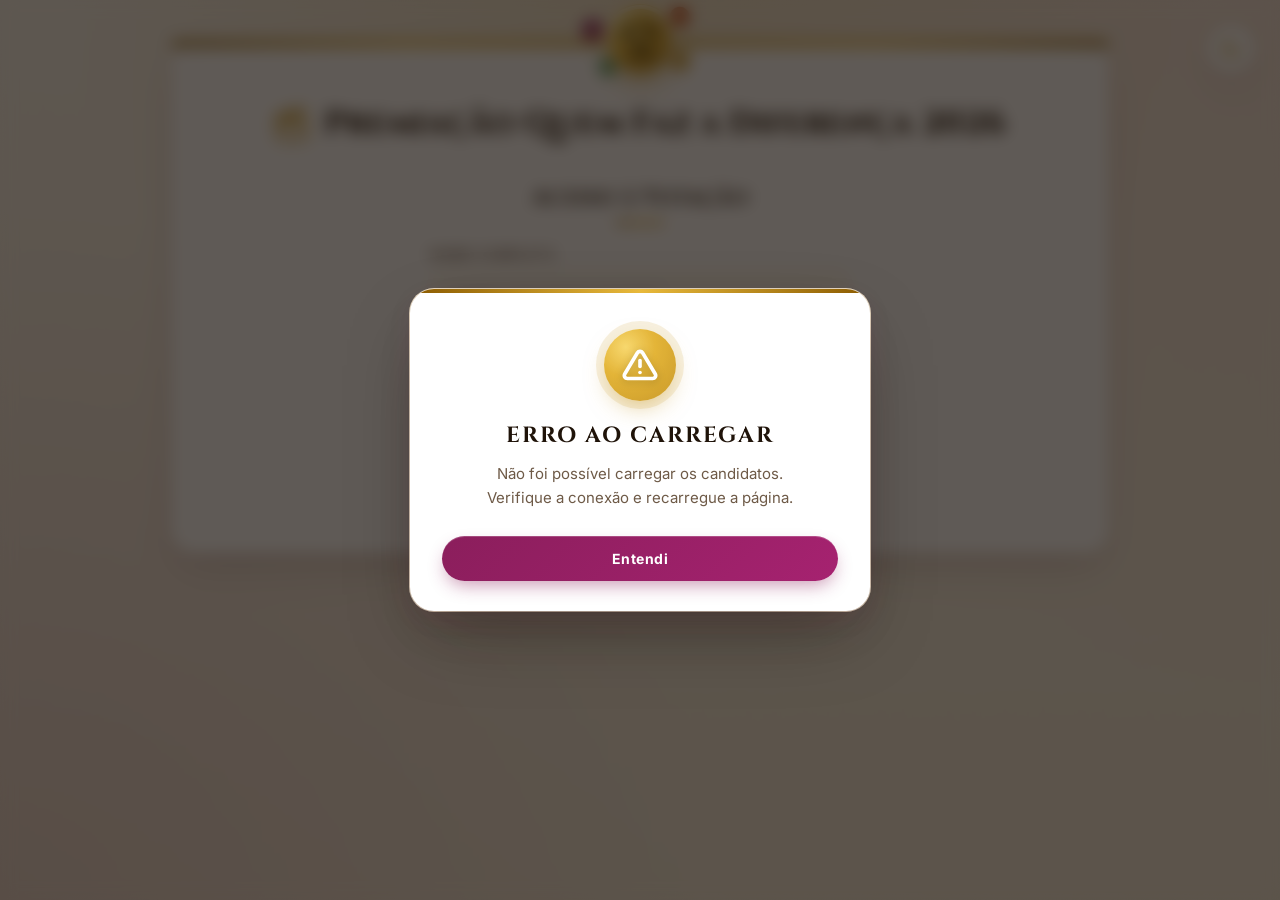
==== index.html @ 5ccf8c69 "Atualização js" ====
<!DOCTYPE html>
<html lang="pt-BR">
<head>
    <meta charset="UTF-8">
    <meta name="viewport" content="width=device-width, initial-scale=1.0">
    <title>Votação - Premiação Quem Faz a Diferença 2026</title>
    <link rel="stylesheet" href="style.css">
</head>
<body>

<!-- 🌙 Botão de alternância de tema -->
<button type="button" class="theme-toggle" id="theme-toggle" aria-label="Alternar tema" title="Alternar tema">
    <svg class="icon-moon" viewBox="0 0 24 24" fill="none" stroke="currentColor" stroke-width="2" stroke-linecap="round" stroke-linejoin="round">
        <path d="M21 12.79A9 9 0 1 1 11.21 3 7 7 0 0 0 21 12.79z"/>
    </svg>
    <svg class="icon-sun" viewBox="0 0 24 24" fill="none" stroke="currentColor" stroke-width="2" stroke-linecap="round" stroke-linejoin="round">
        <circle cx="12" cy="12" r="4"/>
        <path d="M12 2v2M12 20v2M4.93 4.93l1.41 1.41M17.66 17.66l1.41 1.41M2 12h2M20 12h2M6.34 17.66l-1.41 1.41M19.07 4.93l-1.41 1.41"/>
    </svg>
</button>

<div class="container">
    <h1>
        <svg class="icon-title" viewBox="0 0 24 24" fill="none" stroke="currentColor" stroke-width="1.8" stroke-linecap="round" stroke-linejoin="round">
            <path d="M20.2 6 3 11l-.9-2.4c-.3-1.1.3-2.2 1.3-2.5l13.5-4c1.1-.3 2.2.3 2.5 1.3Z"/>
            <path d="m6.2 5.3 3.1 3.9"/>
            <path d="m12.4 3.4 3.1 4"/>
            <path d="M3 11h18v8a2 2 0 0 1-2 2H5a2 2 0 0 1-2-2Z"/>
        </svg>
        Premiação Quem Faz a Diferença 2026
    </h1>
    
    <!-- Ecrã de Login -->
    <div id="login-section">
        <h2>Acesso à Votação</h2>
        <form id="form-login">
            <label for="nome-login">Nome Completo</label>
            <input type="text" id="nome-login" required placeholder="Digite o seu nome completo">

            <label for="email-login">E-mail Institucional</label>
            <input type="email" id="email-login" required placeholder="nome.sobrenome@coren-pe.gov.br">

            <button type="submit" id="btn-login">
                <svg class="btn-icon" viewBox="0 0 24 24" fill="none" stroke="currentColor" stroke-width="2" stroke-linecap="round" stroke-linejoin="round">
                    <polygon points="6 3 20 12 6 21 6 3"/>
                </svg>
                Entrar
            </button>
        </form>
    </div>

    <!-- Ecrã de Votação -->
    <div id="votacao-section">
        <div class="progress-wrapper">
            <div class="progress-info">
                <span id="progresso-texto">Passo 1 de 5</span>
                <span style="font-weight: normal;">Eleitor: <strong class="nome-exibicao" style="color: var(--primary-color);"></strong></span>
            </div>
            <div class="progress-bar-bg">
                <div class="progress-bar-fill" id="progresso-barra"></div>
            </div>
        </div>

        <form id="form-votacao">
            <div id="secoes-votacao"></div>
            <div class="navegacao-botoes">
                <button type="button" id="btn-anterior" class="btn-secundario" style="display: none;">
                    <svg class="btn-icon" viewBox="0 0 24 24" fill="none" stroke="currentColor" stroke-width="2.2" stroke-linecap="round" stroke-linejoin="round">
                        <line x1="19" y1="12" x2="5" y2="12"/>
                        <polyline points="12 19 5 12 12 5"/>
                    </svg>
                    Voltar
                </button>
                <button type="button" id="btn-proximo">
                    Avançar para o Próximo Cargo
                    <svg class="btn-icon" viewBox="0 0 24 24" fill="none" stroke="currentColor" stroke-width="2.2" stroke-linecap="round" stroke-linejoin="round">
                        <line x1="5" y1="12" x2="19" y2="12"/>
                        <polyline points="12 5 19 12 12 19"/>
                    </svg>
                </button>
                <button type="button" id="btn-revisar" style="display: none;">
                    <svg class="btn-icon" viewBox="0 0 24 24" fill="none" stroke="currentColor" stroke-width="2.2" stroke-linecap="round" stroke-linejoin="round">
                        <polyline points="9 11 12 14 22 4"/>
                        <path d="M21 12v7a2 2 0 0 1-2 2H5a2 2 0 0 1-2-2V5a2 2 0 0 1 2-2h11"/>
                    </svg>
                    Revisar Meus Votos
                </button>
            </div>
        </form>
    </div>

    <!-- Ecrã de Resumo / Recibo -->
    <div id="resumo-section" style="display: none;">
        <div class="cargo-header" id="header-resumo">
            <h2>Resumo das Suas Escolhas</h2>
            <p>Por favor, confira os seus indicados antes de confirmar.</p>
        </div>
        
        <div id="lista-resumo" class="resumo-grid"></div>

        <div id="botoes-resumo" class="navegacao-botoes">
            <button type="button" id="btn-voltar-edicao" class="btn-secundario">
                <svg class="btn-icon" viewBox="0 0 24 24" fill="none" stroke="currentColor" stroke-width="2.2" stroke-linecap="round" stroke-linejoin="round">
                    <line x1="19" y1="12" x2="5" y2="12"/>
                    <polyline points="12 19 5 12 12 5"/>
                </svg>
                Alterar Votos
            </button>
            <button type="button" id="btn-confirmar-final">
                <svg class="btn-icon" viewBox="0 0 24 24" fill="none" stroke="currentColor" stroke-width="2.2" stroke-linecap="round" stroke-linejoin="round">
                    <line x1="22" y1="2" x2="11" y2="13"/>
                    <polygon points="22 2 15 22 11 13 2 9 22 2"/>
                </svg>
                Confirmar e Enviar
            </button>
        </div>

        <div id="mensagem-sucesso" style="display: none;">
            <h3>Votos Registados com Sucesso!</h3>
            <p>Agradecemos a sua participação. As suas escolhas já estão seguras no nosso sistema.</p>
        </div>
    </div>
</div>

<!-- Modal customizado (aviso / confirmação) -->
<div id="modal-custom" class="modal-overlay" style="display: none;">
    <div class="modal-box">
        <div class="modal-icon-wrapper" id="modal-icon-wrapper">
            <svg id="modal-icon" viewBox="0 0 24 24" fill="none" stroke="currentColor" stroke-width="2.4" stroke-linecap="round" stroke-linejoin="round"></svg>
        </div>
        <h3 id="modal-titulo">Atenção</h3>
        <p id="modal-mensagem">Mensagem</p>
        <div class="modal-botoes" id="modal-botoes"></div>
    </div>
</div>

<script src="app.js"></script>
</body>
</html>
---- style.css ----
/* ============================================================
   🎬 PREMIAÇÃO CINEMATOGRÁFICA — COREN-PE
   ============================================================ */

@import url('https://fonts.googleapis.com/css2?family=Cinzel:wght@500;600;700;800;900&family=Inter:wght@400;500;600;700;800&display=swap');

:root {
    --primary-color: #8B1E5C;
    --primary-hover: #A62270;
    --primary-light: #F5E8EE;
    --accent-color: #C2410C;
    --gold-color: #C9992A;
    --gold-bright: #E8B93B;
    --gold-deep: #8A5A00;
    --gold-light: #FBF1D9;
    --mint-color: #15803D;

    --bg-gradient:
        radial-gradient(circle at 50% -10%, rgba(201,153,42,0.18) 0%, transparent 50%),
        radial-gradient(circle at 0% 100%, rgba(139,30,92,0.10) 0%, transparent 45%),
        radial-gradient(circle at 100% 0%, rgba(194,65,12,0.08) 0%, transparent 45%),
        linear-gradient(180deg, #FAF6EE 0%, #F5EDDC 100%);
    --bg-noise:
        url("data:image/svg+xml;utf8,<svg xmlns='http://www.w3.org/2000/svg' width='200' height='200'><filter id='n'><feTurbulence type='fractalNoise' baseFrequency='0.9' numOctaves='2' stitchTiles='stitch'/><feColorMatrix values='0 0 0 0 0.4 0 0 0 0 0.35 0 0 0 0 0.3 0 0 0 0.06 0'/></filter><rect width='200' height='200' filter='url(%23n)'/></svg>");

    --card-bg: #FFFFFF;
    --card-bg-soft: #FDF9F0;
    --input-bg: #FDFAF2;
    --input-bg-focus: #FFFFFF;
    --chart-box-bg: #FDFAF2;
    --resumo-card-bg: #FDFAF2;
    --table-row-hover: rgba(139,30,92,0.05);

    --text-dark: #1F1309;
    --text-muted: #6E5A47;
    --border-color: #E8DBC3;

    --shadow-sm: 0 1px 2px rgba(31,19,9,0.05), 0 2px 6px rgba(31,19,9,0.04);
    --shadow-md:
        0 1px 2px rgba(31,19,9,0.06),
        0 8px 24px rgba(139,30,92,0.08),
        0 24px 48px -12px rgba(31,19,9,0.10);
    --shadow-hover:
        0 2px 4px rgba(31,19,9,0.06),
        0 16px 40px -8px rgba(139,30,92,0.18),
        0 32px 64px -16px rgba(31,19,9,0.14);
    --shadow-gold: 0 8px 24px -8px rgba(201,153,42,0.55);

    --radius-lg: 24px;
    --radius-md: 14px;
    --radius-pill: 999px;
    --transition: all 0.35s cubic-bezier(0.16, 1, 0.3, 1);
    --transition-fast: all 0.18s cubic-bezier(0.4, 0, 0.2, 1);
}

body.dark-mode {
    --primary-color: #E89BC0;
    --primary-hover: #F5B0D0;
    --primary-light: #3A1D33;
    --accent-color: #FF8E5C;
    --gold-color: #E8B93B;
    --gold-bright: #FFD966;
    --gold-deep: #6B4B00;
    --gold-light: #2E2415;
    --mint-color: #34D399;

    --bg-gradient:
        radial-gradient(circle at 50% -10%, rgba(232,185,59,0.15) 0%, transparent 50%),
        radial-gradient(circle at 0% 100%, rgba(232,155,192,0.10) 0%, transparent 45%),
        radial-gradient(circle at 100% 0%, rgba(255,142,92,0.06) 0%, transparent 45%),
        linear-gradient(180deg, #0D0810 0%, #1A0F1F 100%);

    --card-bg: #1A1220;
    --card-bg-soft: #221830;
    --input-bg: #221830;
    --input-bg-focus: #2A1E3A;
    --chart-box-bg: #221830;
    --resumo-card-bg: #221830;
    --table-row-hover: rgba(232,155,192,0.06);

    --text-dark: #F5EDE0;
    --text-muted: #B8A891;
    --border-color: #35263D;

    --shadow-sm: 0 1px 2px rgba(0,0,0,0.4), 0 2px 6px rgba(0,0,0,0.3);
    --shadow-md:
        0 1px 2px rgba(0,0,0,0.5),
        0 8px 24px rgba(0,0,0,0.45),
        0 24px 48px -12px rgba(0,0,0,0.55);
    --shadow-hover:
        0 2px 4px rgba(0,0,0,0.5),
        0 16px 40px -8px rgba(232,155,192,0.20),
        0 32px 64px -16px rgba(0,0,0,0.6);
}

body.dark-mode .container::after {
    box-shadow:
        0 8px 16px rgba(232,185,59,0.45),
        0 0 0 4px var(--card-bg),
        -42px -14px 0 -21px var(--primary-color),
        38px -18px 0 -22px var(--accent-color),
        -30px 20px 0 -23px var(--mint-color),
        34px 22px 0 -22px var(--gold-color);
}

body.dark-mode button { color: #1F1309; }
body.dark-mode .card-candidato img { border-color: #3F2E4A; }
body.dark-mode .resumo-card img { border-color: #3F2E4A; }
body.dark-mode .btn-secundario { color: var(--text-dark); }
body.dark-mode .tab-btn.active { color: #1F1309; }
body.dark-mode .modal-botoes button.btn-primary { color: #1F1309; }
body.dark-mode .modal-overlay { background: rgba(0, 0, 0, 0.82); }
body.dark-mode #mensagem-sucesso {
    background: rgba(52, 211, 153, 0.10);
    border-color: rgba(52, 211, 153, 0.35);
}

* { margin: 0; padding: 0; box-sizing: border-box; }

::selection { background: var(--gold-color); color: #1F1309; }

body {
    font-family: 'Inter', -apple-system, BlinkMacSystemFont, sans-serif;
    background: var(--bg-gradient);
    color: var(--text-dark);
    min-height: 100vh;
    display: flex;
    justify-content: center;
    align-items: flex-start;
    padding: 40px 20px;
    position: relative;
    overflow-x: hidden;
    caret-color: var(--primary-color);
    font-feature-settings: 'kern', 'liga', 'calt';
    -webkit-font-smoothing: antialiased;
    -moz-osx-font-smoothing: grayscale;
    transition: background-color 0.5s ease, color 0.35s ease;
}

body::before {
    content: '';
    position: fixed;
    inset: 0;
    background-image: var(--bg-noise);
    pointer-events: none;
    z-index: 0;
    opacity: 0.5;
    mix-blend-mode: multiply;
}

body.dark-mode::before { opacity: 0.35; mix-blend-mode: screen; }

.container {
    background: var(--card-bg);
    width: 100%;
    max-width: 940px;
    padding: 64px 48px 48px;
    border-radius: var(--radius-lg);
    box-shadow: var(--shadow-md);
    position: relative;
    overflow: visible;
    z-index: 1;
    border: 1px solid var(--border-color);
    transition: background-color 0.4s ease, border-color 0.4s ease, box-shadow 0.4s ease;
}

.container::before {
    content: '';
    position: absolute;
    top: 0; left: 0;
    width: 100%; height: 6px;
    border-radius: var(--radius-lg) var(--radius-lg) 0 0;
    background: linear-gradient(90deg,
        var(--gold-deep) 0%, var(--gold-bright) 25%, var(--gold-color) 50%,
        var(--gold-bright) 75%, var(--gold-deep) 100%);
    box-shadow: 0 1px 0 rgba(255,255,255,0.2) inset;
}

.container::after {
    content: '';
    position: absolute;
    top: -32px; left: 50%;
    width: 64px; height: 64px;
    background-color: var(--gold-color);
    background-image:
        url("data:image/svg+xml;utf8,<svg xmlns='http://www.w3.org/2000/svg' viewBox='0 0 24 24' fill='none' stroke='%233A2700' stroke-width='1.8' stroke-linecap='round' stroke-linejoin='round'><path d='M6 9H4.5a2.5 2.5 0 0 1 0-5H6'/><path d='M18 9h1.5a2.5 2.5 0 0 0 0-5H18'/><path d='M4 22h16'/><path d='M10 14.66V17c0 .55-.47.98-.97 1.21C7.85 18.75 7 20.24 7 22'/><path d='M14 14.66V17c0 .55.47.98.97 1.21C16.15 18.75 17 20.24 17 22'/><path d='M18 2H6v7a6 6 0 0 0 12 0V2Z'/></svg>"),
        radial-gradient(circle at 30% 25%, #FFE27A 0%, var(--gold-bright) 40%, var(--gold-color) 75%, var(--gold-deep) 100%);
    background-size: 60%, 100%;
    background-repeat: no-repeat, no-repeat;
    background-position: center, center;
    border-radius: 50%;
    z-index: 3;
    transform: translateX(-50%) rotate(-6deg);
    box-shadow:
        0 10px 24px rgba(201,153,42,0.45),
        0 0 0 4px var(--card-bg),
        0 0 0 5px rgba(201,153,42,0.25),
        -46px -16px 0 -21px rgba(139,30,92,0.85),
        42px -20px 0 -22px rgba(194,65,12,0.85),
        -34px 22px 0 -23px rgba(21,128,61,0.85),
        38px 24px 0 -22px rgba(201,153,42,0.85);
    animation: medalPop 0.75s cubic-bezier(0.34, 1.56, 0.64, 1) 0.1s both;
}

@keyframes medalPop {
    0%   { transform: translateX(-50%) scale(0) rotate(-40deg); opacity: 0; }
    60%  { transform: translateX(-50%) scale(1.15) rotate(8deg); opacity: 1; }
    100% { transform: translateX(-50%) scale(1) rotate(-6deg); opacity: 1; }
}

/* 🌙 Botão de tema */
.theme-toggle {
    position: fixed;
    top: 24px; right: 24px;
    width: 50px; height: 50px;
    padding: 0; margin: 0;
    border-radius: 50%;
    background: var(--card-bg);
    color: var(--gold-color);
    border: 1px solid var(--border-color);
    box-shadow: var(--shadow-md);
    cursor: pointer;
    display: flex;
    align-items: center;
    justify-content: center;
    z-index: 1000;
    transition: var(--transition);
}

.theme-toggle:hover {
    transform: scale(1.08) rotate(-10deg);
    box-shadow: var(--shadow-hover), 0 0 0 4px rgba(201,153,42,0.15);
    border-color: var(--gold-color);
}

.theme-toggle:active { transform: scale(0.96); }

.theme-toggle svg {
    width: 22px; height: 22px;
    position: absolute;
    transition: transform 0.5s cubic-bezier(0.34, 1.56, 0.64, 1), opacity 0.3s ease;
    stroke: currentColor;
    fill: none;
}

.theme-toggle .icon-sun  { opacity: 0; transform: rotate(-90deg) scale(0.5); }
.theme-toggle .icon-moon { opacity: 1; transform: rotate(0deg) scale(1); }
body.dark-mode .theme-toggle .icon-sun  { opacity: 1; transform: rotate(0deg) scale(1); }
body.dark-mode .theme-toggle .icon-moon { opacity: 0; transform: rotate(90deg) scale(0.5); }

h1 {
    font-family: 'Cinzel', serif;
    font-size: 32px;
    font-weight: 800;
    color: var(--text-dark);
    text-align: center;
    margin-bottom: 40px;
    letter-spacing: 0.02em;
    line-height: 1.2;
    display: flex;
    align-items: center;
    justify-content: center;
    gap: 14px;
    flex-wrap: wrap;
}

h1 .icon-title {
    width: 36px; height: 36px;
    flex-shrink: 0;
    color: var(--gold-color);
    filter: drop-shadow(0 3px 6px rgba(201,153,42,0.5));
}

h2 {
    font-family: 'Cinzel', serif;
    font-size: 22px;
    font-weight: 700;
    color: var(--text-dark);
    margin: 44px 0 22px;
    padding-bottom: 14px;
    position: relative;
    letter-spacing: 0.01em;
}

h2::after {
    content: '';
    position: absolute;
    left: 0; bottom: 0;
    width: 48px; height: 3px;
    border-radius: 3px;
    background: linear-gradient(90deg, var(--gold-deep), var(--gold-bright), var(--gold-color));
    box-shadow: 0 1px 4px rgba(201,153,42,0.4);
}

h3 {
    font-family: 'Cinzel', serif;
    font-size: 15px;
    font-weight: 600;
    color: var(--text-muted);
    margin: 24px 0 14px;
    letter-spacing: 0.08em;
    text-transform: uppercase;
}

#votacao-section { display: none; }
#login-section { max-width: 420px; margin: 0 auto; }
#login-section h2 { text-align: center; padding-bottom: 12px; margin-top: 0; }
#login-section h2::after { left: 50%; transform: translateX(-50%); }

label {
    font-size: 13px;
    font-weight: 600;
    color: var(--text-muted);
    display: block;
    margin-bottom: 8px;
    margin-top: 20px;
    letter-spacing: 0.05em;
    text-transform: uppercase;
}

input[type="text"], input[type="email"], input[type="password"] {
    width: 100%;
    padding: 16px 20px;
    border: 1.5px solid var(--border-color);
    border-radius: var(--radius-md);
    font-size: 16px;
    font-family: inherit;
    color: var(--text-dark);
    background-color: var(--input-bg);
    transition: var(--transition-fast);
    font-weight: 500;
}

input[type="text"]:focus, input[type="email"]:focus, input[type="password"]:focus {
    outline: none;
    border-color: var(--gold-color);
    background-color: var(--input-bg-focus);
    box-shadow: 0 0 0 4px rgba(201,153,42,0.15), var(--shadow-sm);
}

input::placeholder { color: var(--text-muted); opacity: 0.6; font-weight: 400; }

button {
    width: 100%;
    padding: 17px 24px;
    margin-top: 30px;
    background: linear-gradient(135deg, var(--primary-color) 0%, var(--primary-hover) 100%);
    color: white;
    border: none;
    border-radius: var(--radius-pill);
    font-size: 15px;
    font-weight: 700;
    font-family: 'Inter', sans-serif;
    letter-spacing: 0.03em;
    cursor: pointer;
    transition: var(--transition);
    box-shadow:
        0 1px 0 rgba(255,255,255,0.2) inset,
        0 10px 24px -6px rgba(139,30,92,0.45),
        0 4px 10px -2px rgba(139,30,92,0.25);
    display: inline-flex;
    align-items: center;
    justify-content: center;
    gap: 10px;
    position: relative;
    overflow: hidden;
}

button::before {
    content: '';
    position: absolute;
    top: 0; left: -100%;
    width: 100%; height: 100%;
    background: linear-gradient(90deg, transparent, rgba(255,255,255,0.28), transparent);
    transition: left 0.7s ease;
    pointer-events: none;
}

button:hover::before { left: 100%; }

button:hover {
    transform: translateY(-2px);
    box-shadow:
        0 1px 0 rgba(255,255,255,0.25) inset,
        0 16px 32px -6px rgba(139,30,92,0.55),
        0 6px 14px -2px rgba(139,30,92,0.35);
}

button:active { transform: translateY(0); }

button:disabled {
    background: #a0aec0;
    cursor: not-allowed;
    transform: none;
    box-shadow: none;
    opacity: 0.7;
}

.btn-icon {
    width: 1.15em;
    height: 1.15em;
    flex-shrink: 0;
    display: inline-block;
    transition: transform 0.3s ease;
}

button:hover .btn-icon { transform: scale(1.08); }

.progress-wrapper {
    margin-bottom: 36px;
    background: linear-gradient(135deg, var(--primary-light), var(--card-bg-soft));
    padding: 20px 24px;
    border-radius: var(--radius-md);
    border: 1px solid var(--border-color);
    box-shadow: var(--shadow-sm);
}

.progress-info {
    display: flex;
    justify-content: space-between;
    font-family: 'Inter', sans-serif;
    font-size: 14px;
    font-weight: 600;
    color: var(--text-dark);
    margin-bottom: 12px;
    letter-spacing: 0.02em;
}

.progress-bar-bg {
    background: var(--input-bg-focus);
    height: 10px;
    border-radius: var(--radius-pill);
    overflow: hidden;
    box-shadow: inset 0 1px 3px rgba(0,0,0,0.08);
}

.progress-bar-fill {
    background: linear-gradient(90deg, var(--gold-deep), var(--gold-bright), var(--gold-color));
    height: 100%;
    width: 0%;
    border-radius: var(--radius-pill);
    transition: width 0.6s cubic-bezier(0.16, 1, 0.3, 1);
    box-shadow: 0 0 12px rgba(201,153,42,0.5);
    position: relative;
}

.progress-bar-fill::after {
    content: '';
    position: absolute;
    inset: 0;
    background: linear-gradient(90deg, transparent, rgba(255,255,255,0.5), transparent);
    animation: progressShine 2.5s ease-in-out infinite;
}

@keyframes progressShine {
    0%   { transform: translateX(-100%); }
    100% { transform: translateX(100%); }
}

/* GRID DE CANDIDATOS */
.grid-candidatos {
    display: grid;
    grid-template-columns: repeat(auto-fill, minmax(200px, 1fr));
    gap: 22px;
    margin-bottom: 16px;
    padding-top: 4px;
}

.candidato-item {
    display: flex;
    flex-direction: column;
    height: 100%;
    position: relative;
    padding-top: 22px;
    cursor: pointer;
    -webkit-tap-highlight-color: transparent;
}

.card-candidato {
    background:
        linear-gradient(180deg, rgba(255,255,255,0.5) 0%, transparent 40%),
        var(--card-bg);
    border: 1.5px solid var(--border-color);
    border-radius: var(--radius-lg);
    padding: 26px 18px 22px;
    text-align: center;
    cursor: pointer;
    transition: var(--transition);
    height: 100%;
    display: flex;
    flex-direction: column;
    align-items: center;
    justify-content: center;
    position: relative;
    overflow: hidden;
    flex: 1;
}

body.dark-mode .card-candidato {
    background:
        linear-gradient(180deg, rgba(232,185,59,0.04) 0%, transparent 40%),
        var(--card-bg);
}

.card-candidato::before {
    content: '';
    position: absolute;
    top: -50%; left: 50%;
    transform: translateX(-50%);
    width: 150%; height: 100%;
    background: radial-gradient(circle at center, rgba(201,153,42,0.12) 0%, transparent 60%);
    opacity: 0;
    transition: opacity 0.5s ease;
    pointer-events: none;
}

.candidato-item:hover .card-candidato::before { opacity: 1; }

.candidato-item:hover .card-candidato {
    border-color: var(--gold-color);
    box-shadow: 0 0 0 1px var(--gold-color), var(--shadow-hover);
    transform: translateY(-4px);
}

.card-candidato img {
    width: 92px;
    height: 92px;
    border-radius: 50%;
    object-fit: cover;
    margin-bottom: 16px;
    box-shadow:
        0 4px 12px -2px rgba(31,19,9,0.15),
        0 0 0 3px var(--card-bg),
        0 0 0 4.5px var(--border-color);
    border: none;
    transition: var(--transition);
    position: relative;
    z-index: 1;
}

.candidato-item:hover .card-candidato img {
    transform: scale(1.06);
    box-shadow:
        0 8px 20px -4px rgba(201,153,42,0.35),
        0 0 0 3px var(--card-bg),
        0 0 0 5px var(--gold-color);
}

.card-candidato p {
    margin: 0;
    font-weight: 600;
    color: var(--text-dark);
    font-size: 15px;
    line-height: 1.4;
    position: relative;
    z-index: 1;
    letter-spacing: -0.01em;
}

.card-candidato.tem-posicao {
    border-color: var(--gold-color);
    background:
        linear-gradient(180deg, rgba(201,153,42,0.10) 0%, transparent 60%),
        var(--card-bg);
    box-shadow: 0 0 0 2px var(--gold-color), var(--shadow-hover);
}

/* SELO DE SELECIONADO (bola dourada) — fora do card, não é cortado */
.badge-pos {
    position: absolute;
    top: 0;
    left: 50%;
    transform: translateX(-50%);
    display: flex;
    gap: 6px;
    z-index: 10;
    pointer-events: none;
}

.badge-pos .badge-item {
    width: 34px;
    height: 34px;
    border-radius: 50%;
    display: flex;
    align-items: center;
    justify-content: center;
    font-family: 'Cinzel', serif;
    font-size: 14px;
    font-weight: 800;
    color: #3A2700;
    border: 2.5px solid #FFFFFF;
    animation: badgePop 0.45s cubic-bezier(0.34, 1.56, 0.64, 1);
    position: relative;
}

.badge-pos .badge-item::before {
    content: '';
    position: absolute;
    top: 15%; left: 20%;
    width: 30%; height: 30%;
    border-radius: 50%;
    background: radial-gradient(circle, rgba(255,255,255,0.8) 0%, transparent 70%);
    pointer-events: none;
}

.badge-pos .badge-item.selecionado {
    background: radial-gradient(circle at 30% 25%, #FFF3B0 0%, #E8B93B 35%, #B8871A 75%, #6B4B00 100%);
    box-shadow:
        0 6px 16px -2px rgba(201,153,42,0.6),
        0 0 0 1px rgba(107,75,0,0.35),
        inset 0 -2px 3px rgba(0,0,0,0.15),
        inset 0 2px 3px rgba(255,255,255,0.5);
}

@keyframes badgePop {
    0%   { transform: scale(0) rotate(-30deg); opacity: 0; }
    60%  { transform: scale(1.25) rotate(8deg); opacity: 1; }
    100% { transform: scale(1) rotate(0deg); opacity: 1; }
}

.instrucao-escolha {
    display: flex;
    align-items: center;
    justify-content: center;
    gap: 12px;
    margin-bottom: 24px;
    padding: 14px 20px;
    background: linear-gradient(135deg, rgba(201,153,42,0.08), rgba(201,153,42,0.04));
    border: 1.5px dashed var(--gold-color);
    border-radius: var(--radius-md);
    font-size: 14px;
    font-weight: 600;
    color: var(--text-dark);
    text-align: center;
    letter-spacing: 0.02em;
}

.instrucao-escolha .contador {
    background: linear-gradient(135deg, var(--gold-bright), var(--gold-color));
    color: #3A2700;
    padding: 4px 12px;
    border-radius: var(--radius-pill);
    font-family: 'Cinzel', serif;
    font-weight: 800;
    font-size: 13px;
    box-shadow: 0 2px 6px -1px rgba(201,153,42,0.5);
    letter-spacing: 0.05em;
}

.instrucao-escolha.completo {
    background: linear-gradient(135deg, rgba(21,128,61,0.10), rgba(21,128,61,0.05));
    border-color: var(--mint-color);
    border-style: solid;
}

.instrucao-escolha.completo .contador {
    background: linear-gradient(135deg, #34D399, var(--mint-color));
    color: white;
}

.etapa-votacao { animation: slideIn 0.5s cubic-bezier(0.16, 1, 0.3, 1); }

@keyframes slideIn {
    from { opacity: 0; transform: translateY(12px); }
    to   { opacity: 1; transform: translateY(0); }
}

.navegacao-botoes {
    display: flex;
    gap: 14px;
    margin-top: 44px;
    padding-top: 26px;
    border-top: 1px solid var(--border-color);
    position: relative;
}

.navegacao-botoes::before {
    content: '';
    position: absolute;
    top: -1px; left: 50%;
    transform: translateX(-50%);
    width: 60px; height: 1px;
    background: linear-gradient(90deg, transparent, var(--gold-color), transparent);
}

.navegacao-botoes button { margin-top: 0; flex: 1; }

.btn-secundario {
    background: transparent;
    border: 1.5px solid var(--border-color);
    color: var(--text-muted);
    box-shadow: none;
    font-weight: 600;
}

.btn-secundario::before { display: none; }

.btn-secundario:hover {
    background: var(--primary-light);
    color: var(--primary-color);
    border-color: var(--primary-color);
    box-shadow: 0 4px 12px -4px rgba(139,30,92,0.3);
    transform: translateY(-2px);
}

.cargo-header {
    text-align: center;
    margin-bottom: 36px;
}

.cargo-header h2 {
    border: none;
    margin: 0;
    font-size: 30px;
    color: var(--text-dark);
    padding-bottom: 14px;
    font-weight: 700;
}

.cargo-header h2::after {
    left: 50%;
    transform: translateX(-50%);
    background: linear-gradient(90deg, var(--gold-deep), var(--gold-bright), var(--gold-deep));
    width: 60px;
    height: 3px;
    box-shadow: 0 1px 6px rgba(201,153,42,0.5);
}

.cargo-header p {
    color: var(--text-muted);
    font-size: 15px;
    margin-top: 10px;
}

/* RESUMO */
.resumo-grid {
    display: grid;
    grid-template-columns: repeat(auto-fit, minmax(200px, 1fr));
    gap: 20px;
    margin-bottom: 35px;
    margin-top: 20px;
}

.resumo-card {
    background:
        linear-gradient(180deg, rgba(255,255,255,0.4) 0%, transparent 50%),
        var(--resumo-card-bg);
    border: 1.5px solid var(--border-color);
    border-radius: var(--radius-md);
    padding: 26px 18px;
    text-align: center;
    display: flex;
    flex-direction: column;
    align-items: center;
    position: relative;
    transition: var(--transition);
}

.resumo-card:hover {
    box-shadow: var(--shadow-md);
    border-color: var(--gold-color);
    transform: translateY(-3px);
}

.resumo-card img {
    width: 84px; height: 84px;
    border-radius: 50%;
    margin: 14px 0;
    box-shadow:
        0 4px 12px -2px rgba(31,19,9,0.15),
        0 0 0 3px var(--card-bg),
        0 0 0 4.5px var(--border-color);
    border: none;
    object-fit: cover;
}

.cargo-label {
    font-family: 'Cinzel', serif;
    font-size: 11px;
    color: var(--text-muted);
    text-transform: uppercase;
    font-weight: 700;
    letter-spacing: 0.14em;
    background: transparent;
    padding: 0;
}

.nome-label {
    font-size: 16px;
    color: var(--text-dark);
    font-family: 'Inter', sans-serif;
    font-weight: 700;
    margin-top: 6px;
}

#mensagem-sucesso {
    text-align: center;
    padding: 28px 24px;
    background: linear-gradient(135deg, rgba(21,128,61,0.08), rgba(21,128,61,0.03));
    border: 1.5px solid rgba(21,128,61,0.25);
    border-radius: var(--radius-md);
    margin-top: 28px;
}

#mensagem-sucesso h3 {
    color: var(--mint-color);
    font-family: 'Cinzel', serif;
    font-size: 22px;
    margin: 0 0 10px 0;
    font-weight: 700;
}

#mensagem-sucesso p { color: var(--text-dark); margin: 0; font-size: 15px; }

/* MODAL CUSTOMIZADO */
.modal-overlay {
    position: fixed;
    inset: 0;
    background: rgba(20, 12, 6, 0.68);
    backdrop-filter: blur(8px);
    -webkit-backdrop-filter: blur(8px);
    display: flex;
    justify-content: center;
    align-items: center;
    z-index: 9999;
    padding: 20px;
    animation: modalFadeIn 0.3s ease;
}

@keyframes modalFadeIn { from { opacity: 0; } to { opacity: 1; } }

.modal-box {
    background: var(--card-bg);
    border-radius: var(--radius-lg);
    padding: 40px 32px 30px;
    width: 100%;
    max-width: 460px;
    box-shadow:
        var(--shadow-md),
        0 30px 80px -20px rgba(20, 12, 6, 0.4),
        0 0 0 1px var(--border-color);
    text-align: center;
    position: relative;
    animation: modalPop 0.4s cubic-bezier(0.34, 1.56, 0.64, 1);
    overflow: hidden;
}

.modal-box::before {
    content: '';
    position: absolute;
    top: 0; left: 0;
    width: 100%; height: 4px;
    background: linear-gradient(90deg, var(--gold-deep), var(--gold-bright), var(--gold-deep));
}

@keyframes modalPop {
    from { transform: scale(0.85) translateY(20px); opacity: 0; }
    to   { transform: scale(1) translateY(0); opacity: 1; }
}

.modal-icon-wrapper {
    width: 72px;
    height: 72px;
    margin: 0 auto 20px;
    border-radius: 50%;
    display: flex;
    align-items: center;
    justify-content: center;
    position: relative;
}

.modal-icon-wrapper::after {
    content: '';
    position: absolute;
    inset: -8px;
    border-radius: 50%;
    opacity: 0.15;
    animation: pulseHalo 2s ease-in-out infinite;
}

@keyframes pulseHalo {
    0%, 100% { transform: scale(1); opacity: 0.15; }
    50%      { transform: scale(1.15); opacity: 0.05; }
}

.modal-icon-wrapper.tipo-aviso {
    background: radial-gradient(circle at 30% 25%, #FFE27A 0%, var(--gold-bright) 40%, var(--gold-color) 100%);
    box-shadow: 0 10px 24px -6px rgba(201,153,42,0.55);
}
.modal-icon-wrapper.tipo-aviso::after { background: var(--gold-color); }

.modal-icon-wrapper.tipo-confirmacao {
    background: radial-gradient(circle at 30% 25%, #E89BC0 0%, var(--primary-color) 40%, var(--primary-hover) 100%);
    box-shadow: 0 10px 24px -6px rgba(139,30,92,0.55);
}
.modal-icon-wrapper.tipo-confirmacao::after { background: var(--primary-color); }

.modal-icon-wrapper.tipo-erro {
    background: radial-gradient(circle at 30% 25%, #FF8E5C 0%, #DC2626 60%, #991B1B 100%);
    box-shadow: 0 10px 24px -6px rgba(220,38,38,0.55);
}
.modal-icon-wrapper.tipo-erro::after { background: #DC2626; }

.modal-icon-wrapper svg {
    width: 36px; height: 36px;
    color: #fff;
    z-index: 1;
    position: relative;
    filter: drop-shadow(0 2px 4px rgba(0,0,0,0.2));
}

.modal-box h3 {
    font-family: 'Cinzel', serif;
    font-size: 22px;
    font-weight: 700;
    color: var(--text-dark);
    margin: 0 0 12px;
    padding: 0;
}

.modal-box p {
    font-size: 15px;
    color: var(--text-muted);
    line-height: 1.6;
    margin: 0 0 26px;
}

.modal-box p strong { color: var(--text-dark); font-weight: 700; }

.modal-botoes {
    display: flex;
    gap: 12px;
    justify-content: center;
    margin-top: 4px;
}

.modal-botoes button {
    margin-top: 0;
    padding: 14px 22px;
    font-size: 14px;
    flex: 1;
    min-width: 0;
    box-shadow: none;
    letter-spacing: 0.03em;
}

.modal-botoes button::before { display: none; }

.modal-botoes button.btn-primary {
    background: linear-gradient(135deg, var(--primary-color), var(--primary-hover));
    box-shadow: 0 1px 0 rgba(255,255,255,0.2) inset, 0 8px 18px -4px rgba(139,30,92,0.45);
}

.modal-botoes button.btn-cancelar {
    background: transparent;
    border: 1.5px solid var(--border-color);
    color: var(--text-muted);
}

.modal-botoes button.btn-cancelar:hover {
    background: var(--primary-light);
    color: var(--primary-color);
    border-color: var(--primary-color);
}

.modal-botoes button.btn-perigo {
    background: linear-gradient(135deg, #EF4444, #DC2626);
    box-shadow: 0 8px 18px -4px rgba(220,38,38,0.45);
}

@media (max-width: 480px) {
    .modal-box { padding: 32px 22px 24px; }
    .modal-box h3 { font-size: 19px; }
    .modal-box p { font-size: 14px; }
    .modal-botoes { flex-direction: column-reverse; }
}

/* ADMIN */
.dashboard-container { max-width: 1240px; }

.header-admin {
    display: flex;
    justify-content: space-between;
    align-items: center;
    border-bottom: 1px solid var(--border-color);
    padding-bottom: 20px;
    margin-bottom: 34px;
    flex-wrap: wrap;
    gap: 15px;
}

.modal-overlay-admin { position: fixed; inset: 0; background: rgba(20,12,6,0.7); display: flex; justify-content: center; align-items: center; z-index: 1000; backdrop-filter: blur(6px); }
body.dark-mode .modal-overlay-admin { background: rgba(0, 0, 0, 0.82); }

.modal-content {
    background: var(--card-bg);
    padding: 40px 32px;
    border-radius: var(--radius-lg);
    width: 90%;
    max-width: 440px;
    box-shadow: var(--shadow-md), 0 0 0 1px var(--border-color);
    text-align: center;
    position: relative;
    overflow: hidden;
}

.modal-content::before {
    content: '';
    position: absolute;
    top: 0; left: 0;
    width: 100%; height: 4px;
    background: linear-gradient(90deg, var(--gold-deep), var(--gold-bright), var(--gold-deep));
}

.modal-content h3 {
    color: var(--text-dark);
    font-family: 'Cinzel', serif;
    font-size: 22px;
    font-weight: 700;
    margin-top: 0;
    margin-bottom: 12px;
}

.input-modal {
    width: 100%;
    padding: 15px 18px;
    margin-bottom: 15px;
    border: 1.5px solid var(--border-color);
    border-radius: var(--radius-md);
    font-family: inherit;
    font-size: 16px;
    background-color: var(--input-bg);
    color: var(--text-dark);
}

.input-modal:focus {
    outline: none;
    border-color: var(--gold-color);
    background-color: var(--input-bg-focus);
    box-shadow: 0 0 0 4px rgba(201,153,42,0.15);
}

.btn-modal { margin-top: 10px; }

.tabs {
    display: flex;
    gap: 8px;
    margin-bottom: 34px;
    border-bottom: 1px solid var(--border-color);
    padding-bottom: 12px;
    flex-wrap: wrap;
    justify-content: center;
}

.tab-btn {
    background: transparent;
    color: var(--text-muted);
    border: 1.5px solid transparent;
    font-family: 'Inter', sans-serif;
    font-size: 14px;
    font-weight: 600;
    padding: 11px 20px;
    cursor: pointer;
    border-radius: var(--radius-pill);
    box-shadow: none;
    margin: 0;
    width: auto;
    transition: var(--transition-fast);
    display: inline-flex;
    align-items: center;
    gap: 8px;
}

.tab-btn::before { display: none; }

.tab-btn:hover {
    background: var(--primary-light);
    color: var(--primary-color);
    transform: none;
    box-shadow: none;
}

.tab-btn.active {
    background: linear-gradient(135deg, var(--primary-color), var(--primary-hover));
    color: white;
    box-shadow: 0 1px 0 rgba(255,255,255,0.15) inset, 0 6px 14px -4px rgba(139,30,92,0.4);
}

.tab-content { display: none; animation: fadeIn 0.5s cubic-bezier(0.16, 1, 0.3, 1); }
.tab-content.active { display: block; }

@keyframes fadeIn {
    from { opacity: 0; transform: translateY(12px); }
    to   { opacity: 1; transform: translateY(0); }
}

.dashboard-grid {
    display: grid;
    grid-template-columns: repeat(auto-fit, minmax(320px, 1fr));
    gap: 22px;
    margin-bottom: 44px;
}

.chart-box {
    background:
        linear-gradient(180deg, rgba(255,255,255,0.4) 0%, transparent 40%),
        var(--chart-box-bg);
    border: 1.5px solid var(--border-color);
    border-radius: var(--radius-md);
    padding: 24px;
    box-shadow: var(--shadow-sm);
}

.chart-box h3 {
    color: var(--text-dark);
    margin-top: 0;
    text-align: center;
    border-bottom: 1px solid var(--border-color);
    padding-bottom: 14px;
    font-size: 17px;
    font-family: 'Cinzel', serif;
    font-weight: 700;
    text-transform: none;
}

.insight-cards {
    display: grid;
    grid-template-columns: repeat(auto-fit, minmax(260px, 1fr));
    gap: 22px;
    margin-bottom: 34px;
}

.insight-card {
    background: linear-gradient(135deg, var(--primary-color), var(--primary-hover));
    color: white;
    padding: 26px 22px;
    border-radius: var(--radius-md);
    text-align: center;
    box-shadow: 0 1px 0 rgba(255,255,255,0.2) inset, 0 12px 28px -8px rgba(139,30,92,0.5);
}

.insight-card h4 {
    font-family: 'Cinzel', serif;
    font-size: 15px;
    font-weight: 700;
    margin-bottom: 12px;
    display: flex;
    align-items: center;
    justify-content: center;
    gap: 10px;
}

.insight-card .valor {
    font-size: 26px;
    font-weight: 800;
    font-family: 'Cinzel', serif;
}

.insight-card.bad {
    background: linear-gradient(135deg, #4C1D95, #1E1B4B);
}

.table-container {
    overflow-x: auto;
    background: var(--chart-box-bg);
    border: 1.5px solid var(--border-color);
    border-radius: var(--radius-md);
    padding: 22px;
    box-shadow: var(--shadow-sm);
}

table { width: 100%; border-collapse: collapse; }

th, td {
    padding: 14px 16px;
    text-align: left;
    border-bottom: 1px solid var(--border-color);
}

th {
    color: var(--text-dark);
    font-family: 'Cinzel', serif;
    font-weight: 700;
    background: linear-gradient(180deg, var(--primary-light), transparent);
    font-size: 12px;
    letter-spacing: 0.1em;
    text-transform: uppercase;
}

td { color: var(--text-dark); font-size: 14px; font-weight: 500; }

tr:hover td { background-color: var(--table-row-hover); }
tr:last-child td { border-bottom: none; }

.btn-excluir {
    background: linear-gradient(135deg, #EF4444, #DC2626);
    color: white;
    border: none;
    padding: 8px 14px;
    font-size: 12px;
    font-weight: 700;
    border-radius: 10px;
    cursor: pointer;
    box-shadow: 0 1px 0 rgba(255,255,255,0.2) inset, 0 4px 10px -3px rgba(220,38,38,0.4);
    margin: 0;
    width: auto;
    transition: var(--transition-fast);
    display: inline-flex;
    align-items: center;
    gap: 6px;
}

.btn-excluir::before { display: none; }

.btn-excluir:hover {
    transform: translateY(-1px);
    box-shadow: 0 1px 0 rgba(255,255,255,0.25) inset, 0 8px 16px -4px rgba(220,38,38,0.5);
}

.inline-icon {
    width: 1.15em;
    height: 1.15em;
    flex-shrink: 0;
    vertical-align: middle;
}

::-webkit-scrollbar { width: 12px; height: 12px; }
::-webkit-scrollbar-track { background: var(--input-bg); border-radius: 10px; }
::-webkit-scrollbar-thumb {
    background: linear-gradient(180deg, var(--gold-bright), var(--gold-color));
    border-radius: 10px;
    border: 3px solid var(--input-bg);
}

@media (prefers-reduced-motion: reduce) {
    *, *::before, *::after {
        animation-duration: 0.01ms !important;
        transition-duration: 0.01ms !important;
    }
}

@media (max-width: 640px) {
    body { padding: 24px 14px; }
    .container { padding: 52px 24px 30px; border-radius: 22px; }
    .container::after {
        width: 52px; height: 52px;
        top: -26px;
        box-shadow:
            0 8px 16px rgba(201,153,42,0.4),
            0 0 0 3px var(--card-bg),
            0 0 0 4px rgba(201,153,42,0.25),
            -32px -10px 0 -17px rgba(139,30,92,0.8),
            30px -13px 0 -18px rgba(194,65,12,0.8),
            -24px 15px 0 -19px rgba(21,128,61,0.8),
            28px 16px 0 -18px rgba(201,153,42,0.8);
    }
    h1 { font-size: 24px; gap: 10px; }
    h1 .icon-title { width: 28px; height: 28px; }
    h2 { font-size: 19px; }
    .cargo-header h2 { font-size: 24px; }
    .grid-candidatos { grid-template-columns: repeat(auto-fill, minmax(155px, 1fr)); gap: 16px; }
    .card-candidato { padding: 20px 14px 18px; }
    .card-candidato img { width: 76px; height: 76px; }
    .navegacao-botoes { flex-direction: column; gap: 10px; margin-top: 30px; padding-top: 20px; }
    .theme-toggle { top: 12px; right: 12px; width: 42px; height: 42px; }
}
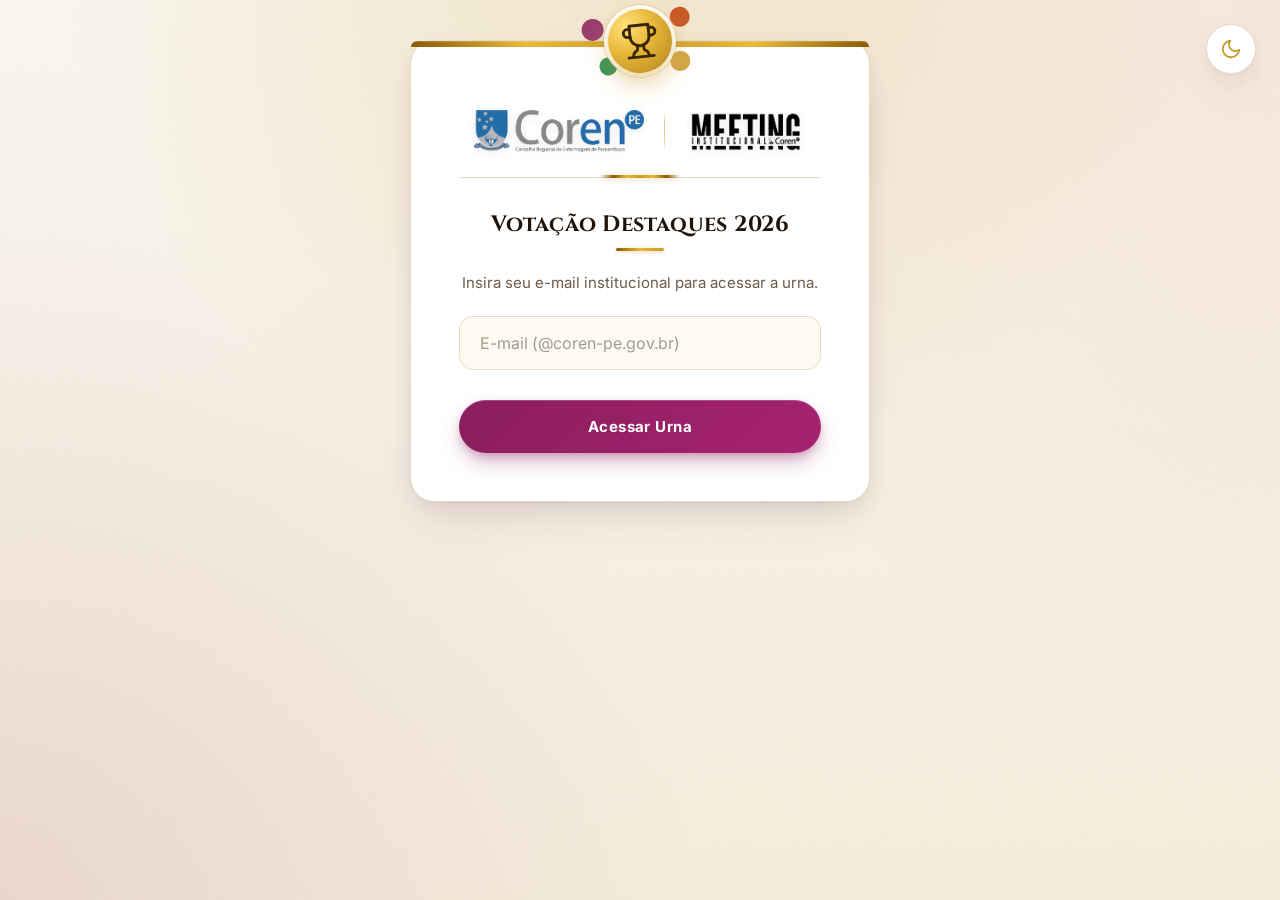
==== commit 85b98283: "inclusão de logo do meeting e atualização do css e javascript" ====
--- a/index.html
+++ b/index.html
@@ -3,12 +3,13 @@
 <head>
     <meta charset="UTF-8">
     <meta name="viewport" content="width=device-width, initial-scale=1.0">
-    <title>Votação - Premiação Quem Faz a Diferença 2026</title>
+    <title>Votação Destaques 2026 - COREN-PE</title>
     <link rel="stylesheet" href="style.css">
+    <script src="https://cdn.jsdelivr.net/npm/@supabase/supabase-js@2"></script>
 </head>
 <body>
 
-<!-- 🌙 Botão de alternância de tema -->
+<!-- 🌙 Botão de tema -->
 <button type="button" class="theme-toggle" id="theme-toggle" aria-label="Alternar tema" title="Alternar tema">
     <svg class="icon-moon" viewBox="0 0 24 24" fill="none" stroke="currentColor" stroke-width="2" stroke-linecap="round" stroke-linejoin="round">
         <path d="M21 12.79A9 9 0 1 1 11.21 3 7 7 0 0 0 21 12.79z"/>
@@ -19,110 +20,114 @@
     </svg>
 </button>
 
-<div class="container">
-    <h1>
-        <svg class="icon-title" viewBox="0 0 24 24" fill="none" stroke="currentColor" stroke-width="1.8" stroke-linecap="round" stroke-linejoin="round">
-            <path d="M20.2 6 3 11l-.9-2.4c-.3-1.1.3-2.2 1.3-2.5l13.5-4c1.1-.3 2.2.3 2.5 1.3Z"/>
-            <path d="m6.2 5.3 3.1 3.9"/>
-            <path d="m12.4 3.4 3.1 4"/>
-            <path d="M3 11h18v8a2 2 0 0 1-2 2H5a2 2 0 0 1-2-2Z"/>
-        </svg>
-        Premiação Quem Faz a Diferença 2026
-    </h1>
-    
-    <!-- Ecrã de Login -->
-    <div id="login-section">
-        <h2>Acesso à Votação</h2>
-        <form id="form-login">
-            <label for="nome-login">Nome Completo</label>
-            <input type="text" id="nome-login" required placeholder="Digite o seu nome completo">
+<!-- ============================================================
+     TELA 1: LOGIN
+     ============================================================ -->
+<div id="tela-login" class="container">
 
-            <label for="email-login">E-mail Institucional</label>
-            <input type="email" id="email-login" required placeholder="nome.sobrenome@coren-pe.gov.br">
-
-            <button type="submit" id="btn-login">
-                <svg class="btn-icon" viewBox="0 0 24 24" fill="none" stroke="currentColor" stroke-width="2" stroke-linecap="round" stroke-linejoin="round">
-                    <polygon points="6 3 20 12 6 21 6 3"/>
-                </svg>
-                Entrar
-            </button>
-        </form>
+    <div class="logos-evento logos-login">
+        <img src="coren_logo.png" alt="Logo COREN-PE" class="logo-evento-item">
+        <span class="logos-divisor"></span>
+        <img src="meeting_logo_preto.png"
+             data-light="meeting_logo_preto.png"
+             data-dark="meeting_logo.png"
+             alt="Logo Meeting COREN-PE"
+             class="logo-evento-item logo-meeting">
     </div>
 
-    <!-- Ecrã de Votação -->
-    <div id="votacao-section">
-        <div class="progress-wrapper">
-            <div class="progress-info">
-                <span id="progresso-texto">Passo 1 de 5</span>
-                <span style="font-weight: normal;">Eleitor: <strong class="nome-exibicao" style="color: var(--primary-color);"></strong></span>
-            </div>
-            <div class="progress-bar-bg">
-                <div class="progress-bar-fill" id="progresso-barra"></div>
-            </div>
-        </div>
+    <h2>Votação Destaques 2026</h2>
+    <p>Insira seu e-mail institucional para acessar a urna.</p>
 
-        <form id="form-votacao">
-            <div id="secoes-votacao"></div>
-            <div class="navegacao-botoes">
-                <button type="button" id="btn-anterior" class="btn-secundario" style="display: none;">
-                    <svg class="btn-icon" viewBox="0 0 24 24" fill="none" stroke="currentColor" stroke-width="2.2" stroke-linecap="round" stroke-linejoin="round">
-                        <line x1="19" y1="12" x2="5" y2="12"/>
-                        <polyline points="12 19 5 12 12 5"/>
-                    </svg>
-                    Voltar
-                </button>
-                <button type="button" id="btn-proximo">
-                    Avançar para o Próximo Cargo
-                    <svg class="btn-icon" viewBox="0 0 24 24" fill="none" stroke="currentColor" stroke-width="2.2" stroke-linecap="round" stroke-linejoin="round">
-                        <line x1="5" y1="12" x2="19" y2="12"/>
-                        <polyline points="12 5 19 12 12 19"/>
-                    </svg>
-                </button>
-                <button type="button" id="btn-revisar" style="display: none;">
-                    <svg class="btn-icon" viewBox="0 0 24 24" fill="none" stroke="currentColor" stroke-width="2.2" stroke-linecap="round" stroke-linejoin="round">
-                        <polyline points="9 11 12 14 22 4"/>
-                        <path d="M21 12v7a2 2 0 0 1-2 2H5a2 2 0 0 1-2-2V5a2 2 0 0 1 2-2h11"/>
-                    </svg>
-                    Revisar Meus Votos
-                </button>
-            </div>
-        </form>
+    <input type="email" id="input-email" placeholder="E-mail (@coren-pe.gov.br)" required autocomplete="email">
+    <button onclick="validarAcesso()" id="btn-entrar">Acessar Urna</button>
+
+    <div id="msg-erro" class="mensagem-erro" style="display: none;"></div>
+</div>
+
+<!-- ============================================================
+     TELA 2: URNA
+     ============================================================ -->
+<div id="tela-urna" class="container" style="display: none;">
+
+    <div class="logos-evento">
+        <img src="coren_logo.png" alt="Logo COREN-PE" class="logo-evento-item">
+        <span class="logos-divisor"></span>
+        <img src="meeting_logo_preto.png"
+             data-light="meeting_logo_preto.png"
+             data-dark="meeting_logo.png"
+             alt="Logo Meeting COREN-PE"
+             class="logo-evento-item logo-meeting">
     </div>
 
-    <!-- Ecrã de Resumo / Recibo -->
-    <div id="resumo-section" style="display: none;">
-        <div class="cargo-header" id="header-resumo">
-            <h2>Resumo das Suas Escolhas</h2>
-            <p>Por favor, confira os seus indicados antes de confirmar.</p>
+    <div class="cabecalho-usuario">
+        <img id="foto-usuario" class="foto-usuario-header" src="" alt="">
+        <div class="info-usuario-header">
+            <h2 id="saudacao-usuario">Olá, Colaborador!</h2>
+            <p class="badge-setor">
+                <span id="badge-setor-usuario"></span>
+                <span id="badge-cargo-usuario"></span>
+            </p>
         </div>
-        
-        <div id="lista-resumo" class="resumo-grid"></div>
+    </div>
 
-        <div id="botoes-resumo" class="navegacao-botoes">
-            <button type="button" id="btn-voltar-edicao" class="btn-secundario">
-                <svg class="btn-icon" viewBox="0 0 24 24" fill="none" stroke="currentColor" stroke-width="2.2" stroke-linecap="round" stroke-linejoin="round">
-                    <line x1="19" y1="12" x2="5" y2="12"/>
-                    <polyline points="12 19 5 12 12 5"/>
-                </svg>
-                Alterar Votos
-            </button>
-            <button type="button" id="btn-confirmar-final">
-                <svg class="btn-icon" viewBox="0 0 24 24" fill="none" stroke="currentColor" stroke-width="2.2" stroke-linecap="round" stroke-linejoin="round">
-                    <line x1="22" y1="2" x2="11" y2="13"/>
-                    <polygon points="22 2 15 22 11 13 2 9 22 2"/>
-                </svg>
-                Confirmar e Enviar
-            </button>
+    <div class="titulo-evento-urna">
+        <h1>Votação Destaques 2026</h1>
+        <p>Escolha os profissionais que fazem a diferença</p>
+    </div>
+
+    <div class="progress-wrapper">
+        <div class="progress-info"><span id="progresso-texto"></span></div>
+        <div class="progress-bar-bg"><div class="progress-bar-fill" id="progresso-barra"></div></div>
+    </div>
+
+    <form id="form-voto" onsubmit="revisarVoto(event)">
+        <div id="secoes-votacao"></div>
+
+        <div class="navegacao-botoes">
+            <button type="button" id="btn-anterior" class="btn-secundario" style="display:none;">Voltar</button>
+            <button type="button" id="btn-proximo">Próxima categoria</button>
+            <button type="submit" id="btn-votar" style="display:none;">Revisar meus votos</button>
         </div>
+    </form>
+</div>
 
-        <div id="mensagem-sucesso" style="display: none;">
-            <h3>Votos Registados com Sucesso!</h3>
-            <p>Agradecemos a sua participação. As suas escolhas já estão seguras no nosso sistema.</p>
-        </div>
+<!-- ============================================================
+     TELA 3: REVISÃO E COMPROVANTE
+     ============================================================ -->
+<div id="tela-resumo" class="container" style="display: none;">
+
+    <div class="logos-evento logos-resumo">
+        <img src="coren_logo.png" alt="Logo COREN-PE" class="logo-evento-item">
+        <span class="logos-divisor"></span>
+        <img src="meeting_logo_preto.png"
+             data-light="meeting_logo_preto.png"
+             data-dark="meeting_logo.png"
+             alt="Logo Meeting COREN-PE"
+             class="logo-evento-item logo-meeting">
+    </div>
+
+    <div class="cargo-header" id="header-resumo">
+        <h2>Revise seus votos</h2>
+        <p>Confira as escolhas abaixo. Depois de confirmado, o voto não poderá ser alterado.</p>
+    </div>
+
+    <div class="resumo-grid" id="lista-resumo"></div>
+
+    <div id="mensagem-sucesso" style="display: none;">
+        <h3>Voto confirmado com sucesso!</h3>
+        <p>Obrigado por participar da Votação Destaques 2026.</p>
+        <button type="button" onclick="window.location.reload()">Encerrar</button>
+    </div>
+
+    <div class="navegacao-botoes" id="botoes-resumo">
+        <button type="button" id="btn-voltar-edicao" class="btn-secundario">Voltar e editar</button>
+        <button type="button" id="btn-confirmar-final">Confirmar voto</button>
     </div>
 </div>
 
-<!-- Modal customizado (aviso / confirmação) -->
+<!-- ============================================================
+     MODAL CUSTOMIZADO
+     ============================================================ -->
 <div id="modal-custom" class="modal-overlay" style="display: none;">
     <div class="modal-box">
         <div class="modal-icon-wrapper" id="modal-icon-wrapper">
@@ -134,6 +139,6 @@
     </div>
 </div>
 
-<script src="app.js"></script>
+<script src="script.js"></script>
 </body>
 </html>
--- a/style.css
+++ b/style.css
@@ -1,9 +1,13 @@
 /* ============================================================
-   🎬 PREMIAÇÃO CINEMATOGRÁFICA — COREN-PE
+   🏆 VOTAÇÃO DESTAQUES 2026 — COREN-PE
+   Estilo cinematográfico premium
    ============================================================ */
 
 @import url('https://fonts.googleapis.com/css2?family=Cinzel:wght@500;600;700;800;900&family=Inter:wght@400;500;600;700;800&display=swap');
 
+/* ============================================================
+   TEMA CLARO (padrão)
+   ============================================================ */
 :root {
     --primary-color: #8B1E5C;
     --primary-hover: #A62270;
@@ -14,6 +18,7 @@
     --gold-deep: #8A5A00;
     --gold-light: #FBF1D9;
     --mint-color: #15803D;
+    --error-color: #DC2626;
 
     --bg-gradient:
         radial-gradient(circle at 50% -10%, rgba(201,153,42,0.18) 0%, transparent 50%),
@@ -36,15 +41,8 @@
     --border-color: #E8DBC3;
 
     --shadow-sm: 0 1px 2px rgba(31,19,9,0.05), 0 2px 6px rgba(31,19,9,0.04);
-    --shadow-md:
-        0 1px 2px rgba(31,19,9,0.06),
-        0 8px 24px rgba(139,30,92,0.08),
-        0 24px 48px -12px rgba(31,19,9,0.10);
-    --shadow-hover:
-        0 2px 4px rgba(31,19,9,0.06),
-        0 16px 40px -8px rgba(139,30,92,0.18),
-        0 32px 64px -16px rgba(31,19,9,0.14);
-    --shadow-gold: 0 8px 24px -8px rgba(201,153,42,0.55);
+    --shadow-md: 0 1px 2px rgba(31,19,9,0.06), 0 8px 24px rgba(139,30,92,0.08), 0 24px 48px -12px rgba(31,19,9,0.10);
+    --shadow-hover: 0 2px 4px rgba(31,19,9,0.06), 0 16px 40px -8px rgba(139,30,92,0.18), 0 32px 64px -16px rgba(31,19,9,0.14);
 
     --radius-lg: 24px;
     --radius-md: 14px;
@@ -53,6 +51,9 @@
     --transition-fast: all 0.18s cubic-bezier(0.4, 0, 0.2, 1);
 }
 
+/* ============================================================
+   TEMA ESCURO
+   ============================================================ */
 body.dark-mode {
     --primary-color: #E89BC0;
     --primary-hover: #F5B0D0;
@@ -63,6 +64,7 @@
     --gold-deep: #6B4B00;
     --gold-light: #2E2415;
     --mint-color: #34D399;
+    --error-color: #FF6B6B;
 
     --bg-gradient:
         radial-gradient(circle at 50% -10%, rgba(232,185,59,0.15) 0%, transparent 50%),
@@ -83,14 +85,8 @@
     --border-color: #35263D;
 
     --shadow-sm: 0 1px 2px rgba(0,0,0,0.4), 0 2px 6px rgba(0,0,0,0.3);
-    --shadow-md:
-        0 1px 2px rgba(0,0,0,0.5),
-        0 8px 24px rgba(0,0,0,0.45),
-        0 24px 48px -12px rgba(0,0,0,0.55);
-    --shadow-hover:
-        0 2px 4px rgba(0,0,0,0.5),
-        0 16px 40px -8px rgba(232,155,192,0.20),
-        0 32px 64px -16px rgba(0,0,0,0.6);
+    --shadow-md: 0 1px 2px rgba(0,0,0,0.5), 0 8px 24px rgba(0,0,0,0.45), 0 24px 48px -12px rgba(0,0,0,0.55);
+    --shadow-hover: 0 2px 4px rgba(0,0,0,0.5), 0 16px 40px -8px rgba(232,155,192,0.20), 0 32px 64px -16px rgba(0,0,0,0.6);
 }
 
 body.dark-mode .container::after {
@@ -107,18 +103,23 @@
 body.dark-mode .card-candidato img { border-color: #3F2E4A; }
 body.dark-mode .resumo-card img { border-color: #3F2E4A; }
 body.dark-mode .btn-secundario { color: var(--text-dark); }
-body.dark-mode .tab-btn.active { color: #1F1309; }
 body.dark-mode .modal-botoes button.btn-primary { color: #1F1309; }
-body.dark-mode .modal-overlay { background: rgba(0, 0, 0, 0.82); }
+body.dark-mode .modal-overlay { background: rgba(0, 0, 0, 0.85); }
 body.dark-mode #mensagem-sucesso {
     background: rgba(52, 211, 153, 0.10);
     border-color: rgba(52, 211, 153, 0.35);
 }
 
+/* ============================================================
+   RESET
+   ============================================================ */
 * { margin: 0; padding: 0; box-sizing: border-box; }
 
 ::selection { background: var(--gold-color); color: #1F1309; }
 
+/* ============================================================
+   BODY
+   ============================================================ */
 body {
     font-family: 'Inter', -apple-system, BlinkMacSystemFont, sans-serif;
     background: var(--bg-gradient);
@@ -130,8 +131,6 @@
     padding: 40px 20px;
     position: relative;
     overflow-x: hidden;
-    caret-color: var(--primary-color);
-    font-feature-settings: 'kern', 'liga', 'calt';
     -webkit-font-smoothing: antialiased;
     -moz-osx-font-smoothing: grayscale;
     transition: background-color 0.5s ease, color 0.35s ease;
@@ -150,6 +149,9 @@
 
 body.dark-mode::before { opacity: 0.35; mix-blend-mode: screen; }
 
+/* ============================================================
+   CONTAINER
+   ============================================================ */
 .container {
     background: var(--card-bg);
     width: 100%;
@@ -161,9 +163,10 @@
     overflow: visible;
     z-index: 1;
     border: 1px solid var(--border-color);
-    transition: background-color 0.4s ease, border-color 0.4s ease, box-shadow 0.4s ease;
-}
-
+    transition: background-color 0.4s ease, border-color 0.4s ease;
+}
+
+/* Fita dourada no topo */
 .container::before {
     content: '';
     position: absolute;
@@ -176,6 +179,7 @@
     box-shadow: 0 1px 0 rgba(255,255,255,0.2) inset;
 }
 
+/* Medalha central (troféu dourado) */
 .container::after {
     content: '';
     position: absolute;
@@ -186,8 +190,8 @@
         url("data:image/svg+xml;utf8,<svg xmlns='http://www.w3.org/2000/svg' viewBox='0 0 24 24' fill='none' stroke='%233A2700' stroke-width='1.8' stroke-linecap='round' stroke-linejoin='round'><path d='M6 9H4.5a2.5 2.5 0 0 1 0-5H6'/><path d='M18 9h1.5a2.5 2.5 0 0 0 0-5H18'/><path d='M4 22h16'/><path d='M10 14.66V17c0 .55-.47.98-.97 1.21C7.85 18.75 7 20.24 7 22'/><path d='M14 14.66V17c0 .55.47.98.97 1.21C16.15 18.75 17 20.24 17 22'/><path d='M18 2H6v7a6 6 0 0 0 12 0V2Z'/></svg>"),
         radial-gradient(circle at 30% 25%, #FFE27A 0%, var(--gold-bright) 40%, var(--gold-color) 75%, var(--gold-deep) 100%);
     background-size: 60%, 100%;
-    background-repeat: no-repeat, no-repeat;
-    background-position: center, center;
+    background-repeat: no-repeat;
+    background-position: center;
     border-radius: 50%;
     z-index: 3;
     transform: translateX(-50%) rotate(-6deg);
@@ -200,6 +204,7 @@
         -34px 22px 0 -23px rgba(21,128,61,0.85),
         38px 24px 0 -22px rgba(201,153,42,0.85);
     animation: medalPop 0.75s cubic-bezier(0.34, 1.56, 0.64, 1) 0.1s both;
+    transition: box-shadow 0.4s ease;
 }
 
 @keyframes medalPop {
@@ -208,7 +213,9 @@
     100% { transform: translateX(-50%) scale(1) rotate(-6deg); opacity: 1; }
 }
 
-/* 🌙 Botão de tema */
+/* ============================================================
+   🌙 BOTÃO DE TEMA
+   ============================================================ */
 .theme-toggle {
     position: fixed;
     top: 24px; right: 24px;
@@ -248,33 +255,40 @@
 body.dark-mode .theme-toggle .icon-sun  { opacity: 1; transform: rotate(0deg) scale(1); }
 body.dark-mode .theme-toggle .icon-moon { opacity: 0; transform: rotate(90deg) scale(0.5); }
 
+/* ============================================================
+   LOGO
+   ============================================================ */
+.logo-institucional {
+    display: block;
+    margin: 0 auto 30px;
+    max-width: 250px;
+    height: auto;
+    object-fit: contain;
+}
+
+.logo-cabecalho {
+    height: 42px;
+    width: auto;
+    object-fit: contain;
+    flex-shrink: 0;
+}
+
+/* ============================================================
+   TÍTULOS
+   ============================================================ */
 h1 {
     font-family: 'Cinzel', serif;
-    font-size: 32px;
-    font-weight: 800;
+    font-size: 32px; font-weight: 800;
     color: var(--text-dark);
     text-align: center;
     margin-bottom: 40px;
     letter-spacing: 0.02em;
     line-height: 1.2;
-    display: flex;
-    align-items: center;
-    justify-content: center;
-    gap: 14px;
-    flex-wrap: wrap;
-}
-
-h1 .icon-title {
-    width: 36px; height: 36px;
-    flex-shrink: 0;
-    color: var(--gold-color);
-    filter: drop-shadow(0 3px 6px rgba(201,153,42,0.5));
 }
 
 h2 {
     font-family: 'Cinzel', serif;
-    font-size: 22px;
-    font-weight: 700;
+    font-size: 22px; font-weight: 700;
     color: var(--text-dark);
     margin: 44px 0 22px;
     padding-bottom: 14px;
@@ -294,22 +308,47 @@
 
 h3 {
     font-family: 'Cinzel', serif;
-    font-size: 15px;
-    font-weight: 600;
+    font-size: 15px; font-weight: 600;
     color: var(--text-muted);
     margin: 24px 0 14px;
     letter-spacing: 0.08em;
     text-transform: uppercase;
 }
 
-#votacao-section { display: none; }
-#login-section { max-width: 420px; margin: 0 auto; }
-#login-section h2 { text-align: center; padding-bottom: 12px; margin-top: 0; }
-#login-section h2::after { left: 50%; transform: translateX(-50%); }
-
+/* ============================================================
+   TELAS
+   ============================================================ */
+#tela-login {
+    max-width: 460px;
+    margin: 0 auto;
+}
+
+#tela-login h2 {
+    text-align: center;
+    margin-top: 0;
+    padding-bottom: 12px;
+}
+
+#tela-login h2::after {
+    left: 50%;
+    transform: translateX(-50%);
+}
+
+#tela-login p {
+    text-align: center;
+    color: var(--text-muted);
+    margin-bottom: 24px;
+    font-size: 15px;
+}
+
+#tela-urna { display: none; }
+#tela-resumo { display: none; }
+
+/* ============================================================
+   FORMULÁRIOS
+   ============================================================ */
 label {
-    font-size: 13px;
-    font-weight: 600;
+    font-size: 13px; font-weight: 600;
     color: var(--text-muted);
     display: block;
     margin-bottom: 8px;
@@ -318,7 +357,9 @@
     text-transform: uppercase;
 }
 
-input[type="text"], input[type="email"], input[type="password"] {
+input[type="text"],
+input[type="email"],
+input[type="password"] {
     width: 100%;
     padding: 16px 20px;
     border: 1.5px solid var(--border-color);
@@ -331,15 +372,24 @@
     font-weight: 500;
 }
 
-input[type="text"]:focus, input[type="email"]:focus, input[type="password"]:focus {
+input[type="text"]:focus,
+input[type="email"]:focus,
+input[type="password"]:focus {
     outline: none;
     border-color: var(--gold-color);
     background-color: var(--input-bg-focus);
     box-shadow: 0 0 0 4px rgba(201,153,42,0.15), var(--shadow-sm);
 }
 
-input::placeholder { color: var(--text-muted); opacity: 0.6; font-weight: 400; }
-
+input::placeholder {
+    color: var(--text-muted);
+    opacity: 0.6;
+    font-weight: 400;
+}
+
+/* ============================================================
+   BOTÕES
+   ============================================================ */
 button {
     width: 100%;
     padding: 17px 24px;
@@ -348,8 +398,7 @@
     color: white;
     border: none;
     border-radius: var(--radius-pill);
-    font-size: 15px;
-    font-weight: 700;
+    font-size: 15px; font-weight: 700;
     font-family: 'Inter', sans-serif;
     letter-spacing: 0.03em;
     cursor: pointer;
@@ -396,16 +445,219 @@
     opacity: 0.7;
 }
 
-.btn-icon {
-    width: 1.15em;
-    height: 1.15em;
+/* ============================================================
+   MENSAGEM DE ERRO (login)
+   ============================================================ */
+.mensagem-erro {
+    margin-top: 20px;
+    padding: 14px 18px;
+    background: linear-gradient(135deg, rgba(220,38,38,0.10), rgba(220,38,38,0.04));
+    border: 1.5px solid rgba(220,38,38,0.35);
+    border-radius: var(--radius-md);
+    color: var(--error-color);
+    font-size: 14px;
+    font-weight: 600;
+    text-align: center;
+    animation: slideIn 0.3s ease;
+}
+
+/* ============================================================
+   LOGOS DO EVENTO
+   (troca entre meeting_logo_preto.png e meeting_logo.png via JS)
+   ============================================================ */
+.logos-evento {
+    display: flex;
+    align-items: center;
+    justify-content: center;
+    gap: 20px;
+    margin: 0 auto 28px;
+    padding-bottom: 20px;
+    border-bottom: 1px solid var(--border-color);
+    flex-wrap: wrap;
+    position: relative;
+}
+
+.logos-evento::after {
+    content: '';
+    position: absolute;
+    bottom: -1px;
+    left: 50%;
+    transform: translateX(-50%);
+    width: 80px;
+    height: 3px;
+    border-radius: 3px;
+    background: linear-gradient(90deg,
+        transparent,
+        var(--gold-deep),
+        var(--gold-bright),
+        var(--gold-color),
+        var(--gold-bright),
+        var(--gold-deep),
+        transparent);
+    box-shadow: 0 1px 6px rgba(201,153,42,0.4);
+}
+
+.logo-evento-item {
+    height: 42px;
+    width: auto;
+    max-width: 140px;
+    object-fit: contain;
     flex-shrink: 0;
-    display: inline-block;
-    transition: transform 0.3s ease;
-}
-
-button:hover .btn-icon { transform: scale(1.08); }
-
+    filter: drop-shadow(0 2px 4px rgba(31,19,9,0.08));
+    transition: var(--transition);
+}
+
+.logo-evento-item:hover {
+    transform: scale(1.05);
+    filter: drop-shadow(0 4px 10px rgba(201,153,42,0.35));
+}
+
+.logos-divisor {
+    width: 1px;
+    height: 32px;
+    background: linear-gradient(180deg,
+        transparent,
+        var(--gold-color) 30%,
+        var(--gold-color) 70%,
+        transparent);
+    opacity: 0.5;
+    flex-shrink: 0;
+}
+
+/* Variante da tela de LOGIN — logos um pouco maiores */
+.logos-login {
+    margin-bottom: 32px;
+}
+
+.logos-login .logo-evento-item {
+    height: 52px;
+    max-width: 170px;
+}
+
+.logos-login .logos-divisor {
+    height: 40px;
+}
+
+/* Variante da tela de RESUMO — logos menores */
+.logos-resumo .logo-evento-item {
+    height: 36px;
+    max-width: 120px;
+}
+
+.logos-resumo .logos-divisor {
+    height: 28px;
+}
+
+/* ============================================================
+   CABEÇALHO DO COLABORADOR
+   ============================================================ */
+.cabecalho-usuario {
+    display: flex;
+    align-items: center;
+    gap: 18px;
+    margin-bottom: 26px;
+    padding-bottom: 22px;
+    border-bottom: 1.5px solid var(--border-color);
+    flex-wrap: wrap;
+}
+
+.foto-usuario-header {
+    width: 62px; height: 62px;
+    border-radius: 50%;
+    object-fit: cover;
+    border: 3px solid var(--card-bg);
+    box-shadow:
+        0 4px 12px -2px rgba(31,19,9,0.15),
+        0 0 0 4px var(--gold-color);
+    flex-shrink: 0;
+    background: var(--primary-light);
+}
+
+.info-usuario-header {
+    display: flex;
+    flex-direction: column;
+    gap: 8px;
+    min-width: 0;
+    flex: 1;
+}
+
+.info-usuario-header h2 {
+    margin: 0;
+    padding: 0;
+    font-size: 22px;
+    color: var(--text-dark);
+}
+
+.info-usuario-header h2::after { display: none; }
+
+.badge-setor {
+    display: flex;
+    gap: 8px;
+    flex-wrap: wrap;
+    margin: 0;
+    padding: 0;
+}
+
+.badge-setor span {
+    background: linear-gradient(135deg, var(--primary-light), var(--card-bg-soft));
+    color: var(--primary-color);
+    font-size: 11px;
+    font-weight: 700;
+    text-transform: uppercase;
+    letter-spacing: 0.06em;
+    padding: 5px 12px;
+    border-radius: var(--radius-pill);
+    border: 1px solid rgba(139,30,92,0.15);
+}
+
+/* ============================================================
+   🏆 TÍTULO DO EVENTO
+   ============================================================ */
+.titulo-evento-urna {
+    text-align: center;
+    margin: 8px 0 32px;
+    padding: 24px 20px 28px;
+    position: relative;
+    background: linear-gradient(180deg, rgba(201,153,42,0.06) 0%, transparent 100%);
+    border-radius: var(--radius-md);
+}
+
+.titulo-evento-urna h1 {
+    font-family: 'Cinzel', serif;
+    font-size: 30px;
+    font-weight: 800;
+    color: var(--text-dark);
+    margin: 0 0 8px;
+    letter-spacing: 0.02em;
+    line-height: 1.2;
+    text-align: center;
+    display: block;
+}
+
+.titulo-evento-urna h1::after {
+    content: '';
+    display: block;
+    width: 70px;
+    height: 3px;
+    margin: 14px auto 0;
+    border-radius: 3px;
+    background: linear-gradient(90deg,
+        var(--gold-deep), var(--gold-bright), var(--gold-color), var(--gold-bright), var(--gold-deep));
+    box-shadow: 0 1px 6px rgba(201,153,42,0.5);
+}
+
+.titulo-evento-urna p {
+    font-size: 14px;
+    color: var(--text-muted);
+    margin: 0;
+    letter-spacing: 0.02em;
+    font-style: italic;
+    font-weight: 500;
+}
+
+/* ============================================================
+   PROGRESSO
+   ============================================================ */
 .progress-wrapper {
     margin-bottom: 36px;
     background: linear-gradient(135deg, var(--primary-light), var(--card-bg-soft));
@@ -457,23 +709,53 @@
     100% { transform: translateX(100%); }
 }
 
-/* GRID DE CANDIDATOS */
+/* ============================================================
+   GRID DE CANDIDATOS
+   ============================================================ */
 .grid-candidatos {
     display: grid;
     grid-template-columns: repeat(auto-fill, minmax(200px, 1fr));
     gap: 22px;
     margin-bottom: 16px;
     padding-top: 4px;
-}
-
-.candidato-item {
+    overflow: visible;
+}
+
+.grid-candidatos input[type="radio"] {
+    position: absolute;
+    width: 1px;
+    height: 1px;
+    padding: 0;
+    margin: -1px;
+    overflow: hidden;
+    clip: rect(0, 0, 0, 0);
+    white-space: nowrap;
+    border: 0;
+}
+
+.grid-candidatos label {
+    position: relative;
     display: flex;
     flex-direction: column;
     height: 100%;
-    position: relative;
     padding-top: 22px;
     cursor: pointer;
+    margin: 0;
+    text-transform: none;
+    letter-spacing: normal;
+    overflow: visible;
     -webkit-tap-highlight-color: transparent;
+    user-select: none;
+}
+
+.grid-candidatos label.bloqueado {
+    cursor: not-allowed;
+    pointer-events: none;
+}
+
+.grid-candidatos label.bloqueado .card-candidato {
+    opacity: 0.4;
+    filter: grayscale(100%);
 }
 
 .card-candidato {
@@ -484,7 +766,6 @@
     border-radius: var(--radius-lg);
     padding: 26px 18px 22px;
     text-align: center;
-    cursor: pointer;
     transition: var(--transition);
     height: 100%;
     display: flex;
@@ -514,17 +795,16 @@
     pointer-events: none;
 }
 
-.candidato-item:hover .card-candidato::before { opacity: 1; }
-
-.candidato-item:hover .card-candidato {
+label:not(.bloqueado):hover .card-candidato::before { opacity: 1; }
+
+label:not(.bloqueado):hover .card-candidato {
     border-color: var(--gold-color);
     box-shadow: 0 0 0 1px var(--gold-color), var(--shadow-hover);
     transform: translateY(-4px);
 }
 
 .card-candidato img {
-    width: 92px;
-    height: 92px;
+    width: 92px; height: 92px;
     border-radius: 50%;
     object-fit: cover;
     margin-bottom: 16px;
@@ -538,7 +818,7 @@
     z-index: 1;
 }
 
-.candidato-item:hover .card-candidato img {
+label:not(.bloqueado):hover .card-candidato img {
     transform: scale(1.06);
     box-shadow:
         0 8px 20px -4px rgba(201,153,42,0.35),
@@ -554,111 +834,98 @@
     line-height: 1.4;
     position: relative;
     z-index: 1;
-    letter-spacing: -0.01em;
-}
-
-.card-candidato.tem-posicao {
-    border-color: var(--gold-color);
-    background:
-        linear-gradient(180deg, rgba(201,153,42,0.10) 0%, transparent 60%),
-        var(--card-bg);
-    box-shadow: 0 0 0 2px var(--gold-color), var(--shadow-hover);
-}
-
-/* SELO DE SELECIONADO (bola dourada) — fora do card, não é cortado */
-.badge-pos {
+}
+
+/* BADGE — flutua FORA do card, no <label> via ::after */
+.grid-candidatos label[data-cat]::after {
+    content: '';
     position: absolute;
     top: 0;
     left: 50%;
-    transform: translateX(-50%);
-    display: flex;
-    gap: 6px;
-    z-index: 10;
-    pointer-events: none;
-}
-
-.badge-pos .badge-item {
     width: 34px;
     height: 34px;
     border-radius: 50%;
-    display: flex;
-    align-items: center;
-    justify-content: center;
-    font-family: 'Cinzel', serif;
-    font-size: 14px;
-    font-weight: 800;
-    color: #3A2700;
-    border: 2.5px solid #FFFFFF;
+    background:
+        url("data:image/svg+xml;utf8,<svg xmlns='http://www.w3.org/2000/svg' viewBox='0 0 24 24' fill='none' stroke='%233A2700' stroke-width='3.4' stroke-linecap='round' stroke-linejoin='round'><polyline points='20 6 9 17 4 12'/></svg>") center / 55% no-repeat,
+        radial-gradient(circle at 30% 25%, #FFF3B0 0%, #E8B93B 35%, #B8871A 75%, #6B4B00 100%);
+    border: 2.5px solid var(--card-bg);
+    box-shadow:
+        0 6px 16px -2px rgba(201,153,42,0.65),
+        0 0 0 1px rgba(107,75,0,0.35);
+    opacity: 0;
+    transform: translateX(-50%) scale(0) rotate(-30deg);
+    transition: transform 0.35s cubic-bezier(0.34, 1.56, 0.64, 1), opacity 0.25s ease;
+    pointer-events: none;
+    z-index: 10;
+}
+
+.grid-candidatos label.selecionado .card-candidato {
+    border-color: var(--gold-color);
+    background:
+        linear-gradient(180deg, rgba(201,153,42,0.12) 0%, transparent 60%),
+        var(--card-bg);
+    box-shadow: 0 0 0 2px var(--gold-color), var(--shadow-hover);
+}
+
+.grid-candidatos label.selecionado .card-candidato img {
+    transform: scale(1.06);
+    box-shadow:
+        0 8px 20px -4px rgba(201,153,42,0.45),
+        0 0 0 3px var(--card-bg),
+        0 0 0 5px var(--gold-color);
+}
+
+.grid-candidatos label.selecionado::after {
+    opacity: 1;
+    transform: translateX(-50%) scale(1) rotate(0deg);
     animation: badgePop 0.45s cubic-bezier(0.34, 1.56, 0.64, 1);
-    position: relative;
-}
-
-.badge-pos .badge-item::before {
-    content: '';
-    position: absolute;
-    top: 15%; left: 20%;
-    width: 30%; height: 30%;
-    border-radius: 50%;
-    background: radial-gradient(circle, rgba(255,255,255,0.8) 0%, transparent 70%);
-    pointer-events: none;
-}
-
-.badge-pos .badge-item.selecionado {
-    background: radial-gradient(circle at 30% 25%, #FFF3B0 0%, #E8B93B 35%, #B8871A 75%, #6B4B00 100%);
-    box-shadow:
-        0 6px 16px -2px rgba(201,153,42,0.6),
-        0 0 0 1px rgba(107,75,0,0.35),
-        inset 0 -2px 3px rgba(0,0,0,0.15),
-        inset 0 2px 3px rgba(255,255,255,0.5);
 }
 
 @keyframes badgePop {
-    0%   { transform: scale(0) rotate(-30deg); opacity: 0; }
-    60%  { transform: scale(1.25) rotate(8deg); opacity: 1; }
-    100% { transform: scale(1) rotate(0deg); opacity: 1; }
-}
-
-.instrucao-escolha {
-    display: flex;
-    align-items: center;
-    justify-content: center;
-    gap: 12px;
-    margin-bottom: 24px;
-    padding: 14px 20px;
-    background: linear-gradient(135deg, rgba(201,153,42,0.08), rgba(201,153,42,0.04));
-    border: 1.5px dashed var(--gold-color);
-    border-radius: var(--radius-md);
-    font-size: 14px;
-    font-weight: 600;
+    0%   { transform: translateX(-50%) scale(0) rotate(-30deg); opacity: 0; }
+    60%  { transform: translateX(-50%) scale(1.25) rotate(8deg); opacity: 1; }
+    100% { transform: translateX(-50%) scale(1) rotate(0deg); opacity: 1; }
+}
+
+/* ============================================================
+   CABEÇALHO DA CATEGORIA
+   ============================================================ */
+.cargo-header {
+    text-align: center;
+    margin-bottom: 36px;
+}
+
+.cargo-header h2 {
+    border: none;
+    margin: 0;
+    font-size: 30px;
     color: var(--text-dark);
-    text-align: center;
+    padding-bottom: 14px;
+    font-weight: 700;
     letter-spacing: 0.02em;
 }
 
-.instrucao-escolha .contador {
-    background: linear-gradient(135deg, var(--gold-bright), var(--gold-color));
-    color: #3A2700;
-    padding: 4px 12px;
-    border-radius: var(--radius-pill);
-    font-family: 'Cinzel', serif;
-    font-weight: 800;
-    font-size: 13px;
-    box-shadow: 0 2px 6px -1px rgba(201,153,42,0.5);
-    letter-spacing: 0.05em;
-}
-
-.instrucao-escolha.completo {
-    background: linear-gradient(135deg, rgba(21,128,61,0.10), rgba(21,128,61,0.05));
-    border-color: var(--mint-color);
-    border-style: solid;
-}
-
-.instrucao-escolha.completo .contador {
-    background: linear-gradient(135deg, #34D399, var(--mint-color));
-    color: white;
-}
-
-.etapa-votacao { animation: slideIn 0.5s cubic-bezier(0.16, 1, 0.3, 1); }
+.cargo-header h2::after {
+    left: 50%;
+    transform: translateX(-50%);
+    background: linear-gradient(90deg, var(--gold-deep), var(--gold-bright), var(--gold-deep));
+    width: 60px; height: 3px;
+    box-shadow: 0 1px 6px rgba(201,153,42,0.5);
+}
+
+.cargo-header p {
+    color: var(--text-muted);
+    font-size: 15px;
+    margin-top: 10px;
+    letter-spacing: 0.01em;
+}
+
+/* ============================================================
+   NAVEGAÇÃO
+   ============================================================ */
+.etapa-votacao {
+    animation: slideIn 0.5s cubic-bezier(0.16, 1, 0.3, 1);
+}
 
 @keyframes slideIn {
     from { opacity: 0; transform: translateY(12px); }
@@ -683,7 +950,10 @@
     background: linear-gradient(90deg, transparent, var(--gold-color), transparent);
 }
 
-.navegacao-botoes button { margin-top: 0; flex: 1; }
+.navegacao-botoes button {
+    margin-top: 0;
+    flex: 1;
+}
 
 .btn-secundario {
     background: transparent;
@@ -703,36 +973,9 @@
     transform: translateY(-2px);
 }
 
-.cargo-header {
-    text-align: center;
-    margin-bottom: 36px;
-}
-
-.cargo-header h2 {
-    border: none;
-    margin: 0;
-    font-size: 30px;
-    color: var(--text-dark);
-    padding-bottom: 14px;
-    font-weight: 700;
-}
-
-.cargo-header h2::after {
-    left: 50%;
-    transform: translateX(-50%);
-    background: linear-gradient(90deg, var(--gold-deep), var(--gold-bright), var(--gold-deep));
-    width: 60px;
-    height: 3px;
-    box-shadow: 0 1px 6px rgba(201,153,42,0.5);
-}
-
-.cargo-header p {
-    color: var(--text-muted);
-    font-size: 15px;
-    margin-top: 10px;
-}
-
-/* RESUMO */
+/* ============================================================
+   RESUMO
+   ============================================================ */
 .resumo-grid {
     display: grid;
     grid-template-columns: repeat(auto-fit, minmax(200px, 1fr));
@@ -752,7 +995,6 @@
     display: flex;
     flex-direction: column;
     align-items: center;
-    position: relative;
     transition: var(--transition);
 }
 
@@ -791,8 +1033,12 @@
     font-family: 'Inter', sans-serif;
     font-weight: 700;
     margin-top: 6px;
-}
-
+    letter-spacing: -0.01em;
+}
+
+/* ============================================================
+   MENSAGEM DE SUCESSO
+   ============================================================ */
 #mensagem-sucesso {
     text-align: center;
     padding: 28px 24px;
@@ -800,6 +1046,18 @@
     border: 1.5px solid rgba(21,128,61,0.25);
     border-radius: var(--radius-md);
     margin-top: 28px;
+    position: relative;
+    overflow: hidden;
+}
+
+#mensagem-sucesso::before {
+    content: '';
+    position: absolute;
+    inset: 0;
+    background-image:
+        radial-gradient(circle at 20% 30%, rgba(201,153,42,0.15) 0%, transparent 40%),
+        radial-gradient(circle at 80% 70%, rgba(139,30,92,0.10) 0%, transparent 40%);
+    pointer-events: none;
 }
 
 #mensagem-sucesso h3 {
@@ -808,11 +1066,22 @@
     font-size: 22px;
     margin: 0 0 10px 0;
     font-weight: 700;
-}
-
-#mensagem-sucesso p { color: var(--text-dark); margin: 0; font-size: 15px; }
-
-/* MODAL CUSTOMIZADO */
+    text-transform: none;
+    letter-spacing: 0.02em;
+    position: relative;
+}
+
+#mensagem-sucesso p {
+    color: var(--text-dark);
+    margin: 0 0 20px;
+    font-size: 15px;
+    position: relative;
+    opacity: 0.9;
+}
+
+/* ============================================================
+   MODAL CUSTOMIZADO
+   ============================================================ */
 .modal-overlay {
     position: fixed;
     inset: 0;
@@ -827,7 +1096,10 @@
     animation: modalFadeIn 0.3s ease;
 }
 
-@keyframes modalFadeIn { from { opacity: 0; } to { opacity: 1; } }
+@keyframes modalFadeIn {
+    from { opacity: 0; }
+    to   { opacity: 1; }
+}
 
 .modal-box {
     background: var(--card-bg);
@@ -902,7 +1174,8 @@
 .modal-icon-wrapper.tipo-erro::after { background: #DC2626; }
 
 .modal-icon-wrapper svg {
-    width: 36px; height: 36px;
+    width: 36px;
+    height: 36px;
     color: #fff;
     z-index: 1;
     position: relative;
@@ -916,6 +1189,8 @@
     color: var(--text-dark);
     margin: 0 0 12px;
     padding: 0;
+    text-transform: none;
+    letter-spacing: 0.02em;
 }
 
 .modal-box p {
@@ -925,7 +1200,10 @@
     margin: 0 0 26px;
 }
 
-.modal-box p strong { color: var(--text-dark); font-weight: 700; }
+.modal-box p strong {
+    color: var(--text-dark);
+    font-weight: 700;
+}
 
 .modal-botoes {
     display: flex;
@@ -948,7 +1226,15 @@
 
 .modal-botoes button.btn-primary {
     background: linear-gradient(135deg, var(--primary-color), var(--primary-hover));
-    box-shadow: 0 1px 0 rgba(255,255,255,0.2) inset, 0 8px 18px -4px rgba(139,30,92,0.45);
+    box-shadow:
+        0 1px 0 rgba(255,255,255,0.2) inset,
+        0 8px 18px -4px rgba(139,30,92,0.45);
+}
+
+.modal-botoes button.btn-primary:hover {
+    box-shadow:
+        0 1px 0 rgba(255,255,255,0.25) inset,
+        0 12px 24px -4px rgba(139,30,92,0.55);
 }
 
 .modal-botoes button.btn-cancelar {
@@ -961,280 +1247,16 @@
     background: var(--primary-light);
     color: var(--primary-color);
     border-color: var(--primary-color);
-}
-
-.modal-botoes button.btn-perigo {
-    background: linear-gradient(135deg, #EF4444, #DC2626);
-    box-shadow: 0 8px 18px -4px rgba(220,38,38,0.45);
-}
-
-@media (max-width: 480px) {
-    .modal-box { padding: 32px 22px 24px; }
-    .modal-box h3 { font-size: 19px; }
-    .modal-box p { font-size: 14px; }
-    .modal-botoes { flex-direction: column-reverse; }
-}
-
-/* ADMIN */
-.dashboard-container { max-width: 1240px; }
-
-.header-admin {
-    display: flex;
-    justify-content: space-between;
-    align-items: center;
-    border-bottom: 1px solid var(--border-color);
-    padding-bottom: 20px;
-    margin-bottom: 34px;
-    flex-wrap: wrap;
-    gap: 15px;
-}
-
-.modal-overlay-admin { position: fixed; inset: 0; background: rgba(20,12,6,0.7); display: flex; justify-content: center; align-items: center; z-index: 1000; backdrop-filter: blur(6px); }
-body.dark-mode .modal-overlay-admin { background: rgba(0, 0, 0, 0.82); }
-
-.modal-content {
-    background: var(--card-bg);
-    padding: 40px 32px;
-    border-radius: var(--radius-lg);
-    width: 90%;
-    max-width: 440px;
-    box-shadow: var(--shadow-md), 0 0 0 1px var(--border-color);
-    text-align: center;
-    position: relative;
-    overflow: hidden;
-}
-
-.modal-content::before {
-    content: '';
-    position: absolute;
-    top: 0; left: 0;
-    width: 100%; height: 4px;
-    background: linear-gradient(90deg, var(--gold-deep), var(--gold-bright), var(--gold-deep));
-}
-
-.modal-content h3 {
-    color: var(--text-dark);
-    font-family: 'Cinzel', serif;
-    font-size: 22px;
-    font-weight: 700;
-    margin-top: 0;
-    margin-bottom: 12px;
-}
-
-.input-modal {
-    width: 100%;
-    padding: 15px 18px;
-    margin-bottom: 15px;
-    border: 1.5px solid var(--border-color);
-    border-radius: var(--radius-md);
-    font-family: inherit;
-    font-size: 16px;
-    background-color: var(--input-bg);
-    color: var(--text-dark);
-}
-
-.input-modal:focus {
-    outline: none;
-    border-color: var(--gold-color);
-    background-color: var(--input-bg-focus);
-    box-shadow: 0 0 0 4px rgba(201,153,42,0.15);
-}
-
-.btn-modal { margin-top: 10px; }
-
-.tabs {
-    display: flex;
-    gap: 8px;
-    margin-bottom: 34px;
-    border-bottom: 1px solid var(--border-color);
-    padding-bottom: 12px;
-    flex-wrap: wrap;
-    justify-content: center;
-}
-
-.tab-btn {
-    background: transparent;
-    color: var(--text-muted);
-    border: 1.5px solid transparent;
-    font-family: 'Inter', sans-serif;
-    font-size: 14px;
-    font-weight: 600;
-    padding: 11px 20px;
-    cursor: pointer;
-    border-radius: var(--radius-pill);
-    box-shadow: none;
-    margin: 0;
-    width: auto;
-    transition: var(--transition-fast);
-    display: inline-flex;
-    align-items: center;
-    gap: 8px;
-}
-
-.tab-btn::before { display: none; }
-
-.tab-btn:hover {
-    background: var(--primary-light);
-    color: var(--primary-color);
-    transform: none;
-    box-shadow: none;
-}
-
-.tab-btn.active {
-    background: linear-gradient(135deg, var(--primary-color), var(--primary-hover));
-    color: white;
-    box-shadow: 0 1px 0 rgba(255,255,255,0.15) inset, 0 6px 14px -4px rgba(139,30,92,0.4);
-}
-
-.tab-content { display: none; animation: fadeIn 0.5s cubic-bezier(0.16, 1, 0.3, 1); }
-.tab-content.active { display: block; }
-
-@keyframes fadeIn {
-    from { opacity: 0; transform: translateY(12px); }
-    to   { opacity: 1; transform: translateY(0); }
-}
-
-.dashboard-grid {
-    display: grid;
-    grid-template-columns: repeat(auto-fit, minmax(320px, 1fr));
-    gap: 22px;
-    margin-bottom: 44px;
-}
-
-.chart-box {
-    background:
-        linear-gradient(180deg, rgba(255,255,255,0.4) 0%, transparent 40%),
-        var(--chart-box-bg);
-    border: 1.5px solid var(--border-color);
-    border-radius: var(--radius-md);
-    padding: 24px;
-    box-shadow: var(--shadow-sm);
-}
-
-.chart-box h3 {
-    color: var(--text-dark);
-    margin-top: 0;
-    text-align: center;
-    border-bottom: 1px solid var(--border-color);
-    padding-bottom: 14px;
-    font-size: 17px;
-    font-family: 'Cinzel', serif;
-    font-weight: 700;
-    text-transform: none;
-}
-
-.insight-cards {
-    display: grid;
-    grid-template-columns: repeat(auto-fit, minmax(260px, 1fr));
-    gap: 22px;
-    margin-bottom: 34px;
-}
-
-.insight-card {
-    background: linear-gradient(135deg, var(--primary-color), var(--primary-hover));
-    color: white;
-    padding: 26px 22px;
-    border-radius: var(--radius-md);
-    text-align: center;
-    box-shadow: 0 1px 0 rgba(255,255,255,0.2) inset, 0 12px 28px -8px rgba(139,30,92,0.5);
-}
-
-.insight-card h4 {
-    font-family: 'Cinzel', serif;
-    font-size: 15px;
-    font-weight: 700;
-    margin-bottom: 12px;
-    display: flex;
-    align-items: center;
-    justify-content: center;
-    gap: 10px;
-}
-
-.insight-card .valor {
-    font-size: 26px;
-    font-weight: 800;
-    font-family: 'Cinzel', serif;
-}
-
-.insight-card.bad {
-    background: linear-gradient(135deg, #4C1D95, #1E1B4B);
-}
-
-.table-container {
-    overflow-x: auto;
-    background: var(--chart-box-bg);
-    border: 1.5px solid var(--border-color);
-    border-radius: var(--radius-md);
-    padding: 22px;
-    box-shadow: var(--shadow-sm);
-}
-
-table { width: 100%; border-collapse: collapse; }
-
-th, td {
-    padding: 14px 16px;
-    text-align: left;
-    border-bottom: 1px solid var(--border-color);
-}
-
-th {
-    color: var(--text-dark);
-    font-family: 'Cinzel', serif;
-    font-weight: 700;
-    background: linear-gradient(180deg, var(--primary-light), transparent);
-    font-size: 12px;
-    letter-spacing: 0.1em;
-    text-transform: uppercase;
-}
-
-td { color: var(--text-dark); font-size: 14px; font-weight: 500; }
-
-tr:hover td { background-color: var(--table-row-hover); }
-tr:last-child td { border-bottom: none; }
-
-.btn-excluir {
-    background: linear-gradient(135deg, #EF4444, #DC2626);
-    color: white;
-    border: none;
-    padding: 8px 14px;
-    font-size: 12px;
-    font-weight: 700;
-    border-radius: 10px;
-    cursor: pointer;
-    box-shadow: 0 1px 0 rgba(255,255,255,0.2) inset, 0 4px 10px -3px rgba(220,38,38,0.4);
-    margin: 0;
-    width: auto;
-    transition: var(--transition-fast);
-    display: inline-flex;
-    align-items: center;
-    gap: 6px;
-}
-
-.btn-excluir::before { display: none; }
-
-.btn-excluir:hover {
-    transform: translateY(-1px);
-    box-shadow: 0 1px 0 rgba(255,255,255,0.25) inset, 0 8px 16px -4px rgba(220,38,38,0.5);
-}
-
-.inline-icon {
-    width: 1.15em;
-    height: 1.15em;
-    flex-shrink: 0;
-    vertical-align: middle;
-}
-
-::-webkit-scrollbar { width: 12px; height: 12px; }
-::-webkit-scrollbar-track { background: var(--input-bg); border-radius: 10px; }
-::-webkit-scrollbar-thumb {
-    background: linear-gradient(180deg, var(--gold-bright), var(--gold-color));
-    border-radius: 10px;
-    border: 3px solid var(--input-bg);
-}
-
+    box-shadow: 0 4px 12px -4px rgba(139,30,92,0.25);
+}
+
+/* ============================================================
+   RESPONSIVO
+   ============================================================ */
 @media (prefers-reduced-motion: reduce) {
     *, *::before, *::after {
         animation-duration: 0.01ms !important;
+        animation-iteration-count: 1 !important;
         transition-duration: 0.01ms !important;
     }
 }
@@ -1254,13 +1276,41 @@
             -24px 15px 0 -19px rgba(21,128,61,0.8),
             28px 16px 0 -18px rgba(201,153,42,0.8);
     }
-    h1 { font-size: 24px; gap: 10px; }
-    h1 .icon-title { width: 28px; height: 28px; }
+    h1 { font-size: 24px; }
     h2 { font-size: 19px; }
     .cargo-header h2 { font-size: 24px; }
-    .grid-candidatos { grid-template-columns: repeat(auto-fill, minmax(155px, 1fr)); gap: 16px; }
+    .grid-candidatos {
+        grid-template-columns: repeat(auto-fill, minmax(155px, 1fr));
+        gap: 16px;
+    }
     .card-candidato { padding: 20px 14px 18px; }
     .card-candidato img { width: 76px; height: 76px; }
-    .navegacao-botoes { flex-direction: column; gap: 10px; margin-top: 30px; padding-top: 20px; }
+    .card-candidato p { font-size: 14px; }
+    .navegacao-botoes {
+        flex-direction: column;
+        gap: 10px;
+        margin-top: 30px;
+        padding-top: 20px;
+    }
     .theme-toggle { top: 12px; right: 12px; width: 42px; height: 42px; }
+    .theme-toggle svg { width: 18px; height: 18px; }
+    .cabecalho-usuario { gap: 12px; }
+    .foto-usuario-header { width: 52px; height: 52px; }
+    .info-usuario-header h2 { font-size: 18px; }
+    .modal-box { padding: 32px 22px 24px; }
+    .modal-box h3 { font-size: 19px; }
+    .modal-box p { font-size: 14px; }
+    .modal-botoes { flex-direction: column-reverse; }
+    .logos-evento { gap: 14px; margin-bottom: 22px; padding-bottom: 16px; }
+    .logo-evento-item { height: 34px; max-width: 110px; }
+    .logos-divisor { height: 26px; }
+    .logos-login .logo-evento-item { height: 42px; max-width: 130px; }
+    .logos-login .logos-divisor { height: 32px; }
+    .logos-resumo .logo-evento-item { height: 30px; max-width: 100px; }
+    .titulo-evento-urna {
+        margin: 4px 0 24px;
+        padding: 18px 14px 22px;
+    }
+    .titulo-evento-urna h1 { font-size: 22px; }
+    .titulo-evento-urna p { font-size: 13px; }
 }
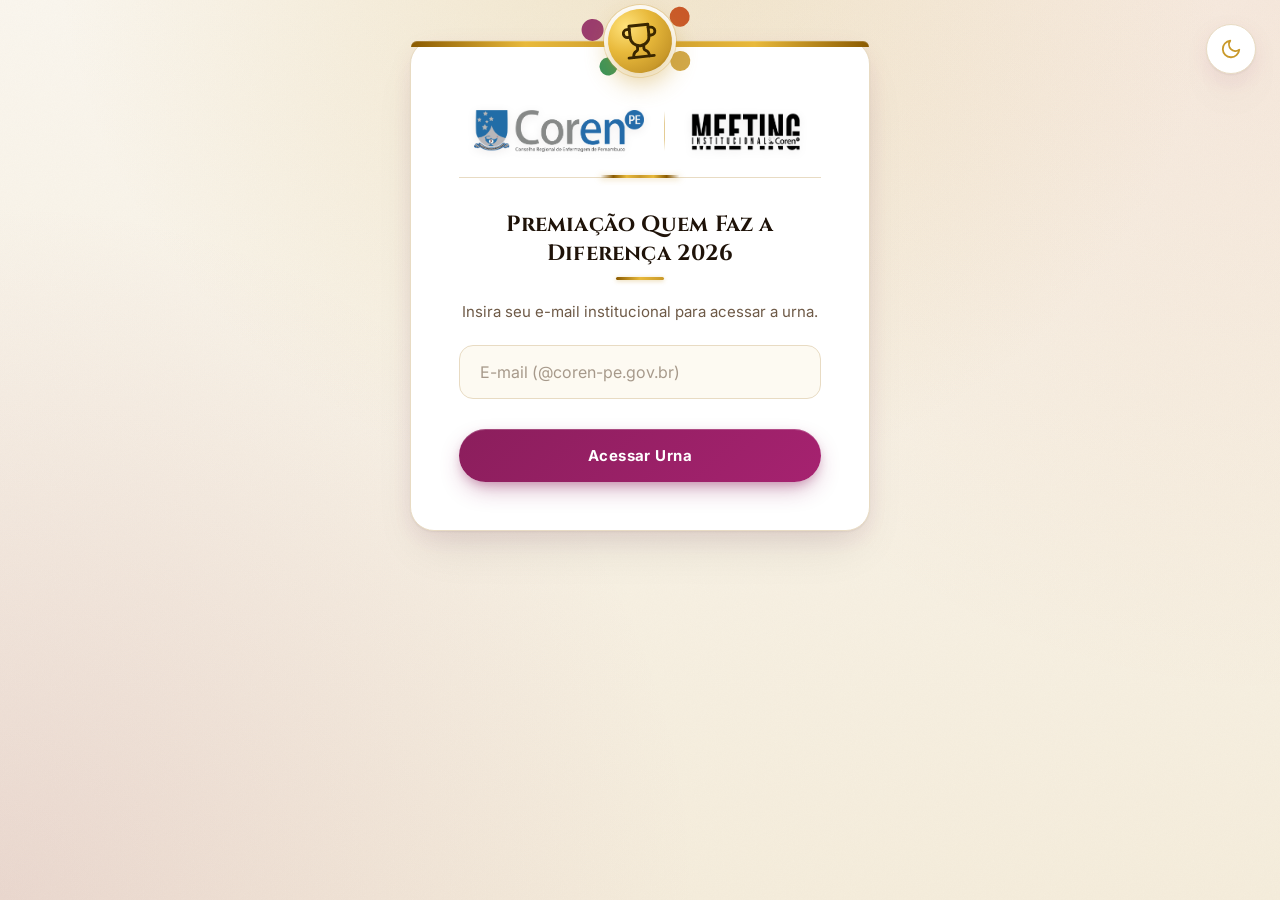
==== commit 11715e14: "atualização layout" ====
--- a/index.html
+++ b/index.html
@@ -3,7 +3,7 @@
 <head>
     <meta charset="UTF-8">
     <meta name="viewport" content="width=device-width, initial-scale=1.0">
-    <title>Votação Destaques 2026 - COREN-PE</title>
+    <title>Premiação Quem Faz a Diferença 2026 - COREN-PE</title>
     <link rel="stylesheet" href="style.css">
     <script src="https://cdn.jsdelivr.net/npm/@supabase/supabase-js@2"></script>
 </head>
@@ -35,7 +35,7 @@
              class="logo-evento-item logo-meeting">
     </div>
 
-    <h2>Votação Destaques 2026</h2>
+    <h2>Premiação Quem Faz a Diferença 2026</h2>
     <p>Insira seu e-mail institucional para acessar a urna.</p>
 
     <input type="email" id="input-email" placeholder="E-mail (@coren-pe.gov.br)" required autocomplete="email">
@@ -45,22 +45,14 @@
 </div>
 
 <!-- ============================================================
-     TELA 2: URNA
+     TELA 2: URNA  (logos apenas ao lado do nome — sem topo)
      ============================================================ -->
 <div id="tela-urna" class="container" style="display: none;">
 
-    <div class="logos-evento">
-        <img src="coren_logo.png" alt="Logo COREN-PE" class="logo-evento-item">
-        <span class="logos-divisor"></span>
-        <img src="meeting_logo_preto.png"
-             data-light="meeting_logo_preto.png"
-             data-dark="meeting_logo.png"
-             alt="Logo Meeting COREN-PE"
-             class="logo-evento-item logo-meeting">
-    </div>
-
+    <!-- Cabeçalho do colaborador — com logos à direita do nome -->
     <div class="cabecalho-usuario">
         <img id="foto-usuario" class="foto-usuario-header" src="" alt="">
+
         <div class="info-usuario-header">
             <h2 id="saudacao-usuario">Olá, Colaborador!</h2>
             <p class="badge-setor">
@@ -68,10 +60,23 @@
                 <span id="badge-cargo-usuario"></span>
             </p>
         </div>
+
+        <!-- Logos à direita -->
+        <div class="logos-cabecalho">
+            <img src="coren_logo.png"
+                 alt="COREN-PE"
+                 class="logo-cabecalho-item">
+            <span class="logos-cabecalho-divisor"></span>
+            <img src="meeting_logo_preto.png"
+                 data-light="meeting_logo_preto.png"
+                 data-dark="meeting_logo.png"
+                 alt="Meeting COREN-PE"
+                 class="logo-cabecalho-item logo-meeting">
+        </div>
     </div>
 
     <div class="titulo-evento-urna">
-        <h1>Votação Destaques 2026</h1>
+        <h1>Premiação Quem Faz a Diferença 2026</h1>
         <p>Escolha os profissionais que fazem a diferença</p>
     </div>
 
--- a/style.css
+++ b/style.css
@@ -34,7 +34,6 @@
     --input-bg-focus: #FFFFFF;
     --chart-box-bg: #FDFAF2;
     --resumo-card-bg: #FDFAF2;
-    --table-row-hover: rgba(139,30,92,0.05);
 
     --text-dark: #1F1309;
     --text-muted: #6E5A47;
@@ -78,7 +77,6 @@
     --input-bg-focus: #2A1E3A;
     --chart-box-bg: #221830;
     --resumo-card-bg: #221830;
-    --table-row-hover: rgba(232,155,192,0.06);
 
     --text-dark: #F5EDE0;
     --text-muted: #B8A891;
@@ -166,7 +164,6 @@
     transition: background-color 0.4s ease, border-color 0.4s ease;
 }
 
-/* Fita dourada no topo */
 .container::before {
     content: '';
     position: absolute;
@@ -179,7 +176,6 @@
     box-shadow: 0 1px 0 rgba(255,255,255,0.2) inset;
 }
 
-/* Medalha central (troféu dourado) */
 .container::after {
     content: '';
     position: absolute;
@@ -256,24 +252,6 @@
 body.dark-mode .theme-toggle .icon-moon { opacity: 0; transform: rotate(90deg) scale(0.5); }
 
 /* ============================================================
-   LOGO
-   ============================================================ */
-.logo-institucional {
-    display: block;
-    margin: 0 auto 30px;
-    max-width: 250px;
-    height: auto;
-    object-fit: contain;
-}
-
-.logo-cabecalho {
-    height: 42px;
-    width: auto;
-    object-fit: contain;
-    flex-shrink: 0;
-}
-
-/* ============================================================
    TÍTULOS
    ============================================================ */
 h1 {
@@ -446,7 +424,7 @@
 }
 
 /* ============================================================
-   MENSAGEM DE ERRO (login)
+   MENSAGEM DE ERRO
    ============================================================ */
 .mensagem-erro {
     margin-top: 20px;
@@ -462,8 +440,7 @@
 }
 
 /* ============================================================
-   LOGOS DO EVENTO
-   (troca entre meeting_logo_preto.png e meeting_logo.png via JS)
+   LOGOS DO EVENTO (login e resumo)
    ============================================================ */
 .logos-evento {
     display: flex;
@@ -487,13 +464,8 @@
     height: 3px;
     border-radius: 3px;
     background: linear-gradient(90deg,
-        transparent,
-        var(--gold-deep),
-        var(--gold-bright),
-        var(--gold-color),
-        var(--gold-bright),
-        var(--gold-deep),
-        transparent);
+        transparent, var(--gold-deep), var(--gold-bright),
+        var(--gold-color), var(--gold-bright), var(--gold-deep), transparent);
     box-shadow: 0 1px 6px rgba(201,153,42,0.4);
 }
 
@@ -516,40 +488,22 @@
     width: 1px;
     height: 32px;
     background: linear-gradient(180deg,
-        transparent,
-        var(--gold-color) 30%,
-        var(--gold-color) 70%,
-        transparent);
+        transparent, var(--gold-color) 30%,
+        var(--gold-color) 70%, transparent);
     opacity: 0.5;
     flex-shrink: 0;
 }
 
-/* Variante da tela de LOGIN — logos um pouco maiores */
-.logos-login {
-    margin-bottom: 32px;
-}
-
-.logos-login .logo-evento-item {
-    height: 52px;
-    max-width: 170px;
-}
-
-.logos-login .logos-divisor {
-    height: 40px;
-}
-
-/* Variante da tela de RESUMO — logos menores */
-.logos-resumo .logo-evento-item {
-    height: 36px;
-    max-width: 120px;
-}
-
-.logos-resumo .logos-divisor {
-    height: 28px;
-}
-
-/* ============================================================
-   CABEÇALHO DO COLABORADOR
+.logos-login { margin-bottom: 32px; }
+.logos-login .logo-evento-item { height: 52px; max-width: 170px; }
+.logos-login .logos-divisor { height: 40px; }
+
+.logos-resumo .logo-evento-item { height: 36px; max-width: 120px; }
+.logos-resumo .logos-divisor { height: 28px; }
+
+/* ============================================================
+   CABEÇALHO DO COLABORADOR — layout flex
+   [foto] [nome + badges] .......... [COREN | Meeting]
    ============================================================ */
 .cabecalho-usuario {
     display: flex;
@@ -558,11 +512,13 @@
     margin-bottom: 26px;
     padding-bottom: 22px;
     border-bottom: 1.5px solid var(--border-color);
-    flex-wrap: wrap;
-}
-
+    flex-wrap: nowrap;
+}
+
+/* Foto */
 .foto-usuario-header {
-    width: 62px; height: 62px;
+    width: 62px;
+    height: 62px;
     border-radius: 50%;
     object-fit: cover;
     border: 3px solid var(--card-bg);
@@ -573,12 +529,13 @@
     background: var(--primary-light);
 }
 
+/* Bloco de info (nome + badges) cresce, mas trunca se faltar espaço */
 .info-usuario-header {
     display: flex;
     flex-direction: column;
     gap: 8px;
+    flex: 1 1 auto;
     min-width: 0;
-    flex: 1;
 }
 
 .info-usuario-header h2 {
@@ -586,6 +543,10 @@
     padding: 0;
     font-size: 22px;
     color: var(--text-dark);
+    white-space: nowrap;
+    overflow: hidden;
+    text-overflow: ellipsis;
+    line-height: 1.2;
 }
 
 .info-usuario-header h2::after { display: none; }
@@ -611,7 +572,55 @@
 }
 
 /* ============================================================
-   🏆 TÍTULO DO EVENTO
+   LOGOS À DIREITA DO NOME
+   ============================================================ */
+.logos-cabecalho {
+    display: flex;
+    align-items: center;
+    gap: 10px;
+    margin-left: auto;        /* empurra para a direita */
+    flex-shrink: 0;           /* nunca encolhe */
+    padding-left: 16px;
+    position: relative;
+}
+
+/* Divisor vertical sutil entre nome e logos */
+.logos-cabecalho::before {
+    content: '';
+    position: absolute;
+    left: 0;
+    top: 50%;
+    transform: translateY(-50%);
+    width: 1px;
+    height: 36px;
+    background: linear-gradient(180deg,
+        transparent,
+        var(--border-color) 25%,
+        var(--border-color) 75%,
+        transparent);
+}
+
+/* Cada logo — altura FIXA */
+.logo-cabecalho-item {
+    height: 54px !important;
+    width: auto !important;
+    max-width: 200px !important;
+    object-fit: contain;
+    flex-shrink: 0;
+    display: block;
+}
+
+/* Divisor entre as duas logos */
+.logos-cabecalho-divisor {
+    width: 1px;
+    height: 20px;
+    background: var(--border-color);
+    opacity: 0.8;
+    flex-shrink: 0;
+}
+
+/* ============================================================
+   TÍTULO DO EVENTO
    ============================================================ */
 .titulo-evento-urna {
     text-align: center;
@@ -642,7 +651,8 @@
     margin: 14px auto 0;
     border-radius: 3px;
     background: linear-gradient(90deg,
-        var(--gold-deep), var(--gold-bright), var(--gold-color), var(--gold-bright), var(--gold-deep));
+        var(--gold-deep), var(--gold-bright), var(--gold-color),
+        var(--gold-bright), var(--gold-deep));
     box-shadow: 0 1px 6px rgba(201,153,42,0.5);
 }
 
@@ -836,7 +846,7 @@
     z-index: 1;
 }
 
-/* BADGE — flutua FORA do card, no <label> via ::after */
+/* BADGE flutuante */
 .grid-candidatos label[data-cat]::after {
     content: '';
     position: absolute;
@@ -950,10 +960,7 @@
     background: linear-gradient(90deg, transparent, var(--gold-color), transparent);
 }
 
-.navegacao-botoes button {
-    margin-top: 0;
-    flex: 1;
-}
+.navegacao-botoes button { margin-top: 0; flex: 1; }
 
 .btn-secundario {
     background: transparent;
@@ -1050,16 +1057,6 @@
     overflow: hidden;
 }
 
-#mensagem-sucesso::before {
-    content: '';
-    position: absolute;
-    inset: 0;
-    background-image:
-        radial-gradient(circle at 20% 30%, rgba(201,153,42,0.15) 0%, transparent 40%),
-        radial-gradient(circle at 80% 70%, rgba(139,30,92,0.10) 0%, transparent 40%);
-    pointer-events: none;
-}
-
 #mensagem-sucesso h3 {
     color: var(--mint-color);
     font-family: 'Cinzel', serif;
@@ -1068,14 +1065,12 @@
     font-weight: 700;
     text-transform: none;
     letter-spacing: 0.02em;
-    position: relative;
 }
 
 #mensagem-sucesso p {
     color: var(--text-dark);
     margin: 0 0 20px;
     font-size: 15px;
-    position: relative;
     opacity: 0.9;
 }
 
@@ -1229,12 +1224,6 @@
     box-shadow:
         0 1px 0 rgba(255,255,255,0.2) inset,
         0 8px 18px -4px rgba(139,30,92,0.45);
-}
-
-.modal-botoes button.btn-primary:hover {
-    box-shadow:
-        0 1px 0 rgba(255,255,255,0.25) inset,
-        0 12px 24px -4px rgba(139,30,92,0.55);
 }
 
 .modal-botoes button.btn-cancelar {
@@ -1279,10 +1268,7 @@
     h1 { font-size: 24px; }
     h2 { font-size: 19px; }
     .cargo-header h2 { font-size: 24px; }
-    .grid-candidatos {
-        grid-template-columns: repeat(auto-fill, minmax(155px, 1fr));
-        gap: 16px;
-    }
+    .grid-candidatos { grid-template-columns: repeat(auto-fill, minmax(155px, 1fr)); gap: 16px; }
     .card-candidato { padding: 20px 14px 18px; }
     .card-candidato img { width: 76px; height: 76px; }
     .card-candidato p { font-size: 14px; }
@@ -1294,23 +1280,38 @@
     }
     .theme-toggle { top: 12px; right: 12px; width: 42px; height: 42px; }
     .theme-toggle svg { width: 18px; height: 18px; }
-    .cabecalho-usuario { gap: 12px; }
+
+    /* Cabeçalho — quebra para 2 linhas em mobile */
+    .cabecalho-usuario {
+        flex-wrap: wrap;
+    }
     .foto-usuario-header { width: 52px; height: 52px; }
     .info-usuario-header h2 { font-size: 18px; }
+
+    .logos-cabecalho {
+        margin-left: 0;
+        padding-left: 0;
+        width: 100%;
+        justify-content: flex-end;
+        padding-top: 10px;
+        margin-top: 6px;
+    }
+    .logos-cabecalho::before { display: none; }
+    .logo-cabecalho-item { height: 26px !important; max-width: 70px !important; }
+    .logos-cabecalho-divisor { height: 16px; }
+
     .modal-box { padding: 32px 22px 24px; }
     .modal-box h3 { font-size: 19px; }
     .modal-box p { font-size: 14px; }
     .modal-botoes { flex-direction: column-reverse; }
+
     .logos-evento { gap: 14px; margin-bottom: 22px; padding-bottom: 16px; }
     .logo-evento-item { height: 34px; max-width: 110px; }
     .logos-divisor { height: 26px; }
     .logos-login .logo-evento-item { height: 42px; max-width: 130px; }
     .logos-login .logos-divisor { height: 32px; }
     .logos-resumo .logo-evento-item { height: 30px; max-width: 100px; }
-    .titulo-evento-urna {
-        margin: 4px 0 24px;
-        padding: 18px 14px 22px;
-    }
+    .titulo-evento-urna { margin: 4px 0 24px; padding: 18px 14px 22px; }
     .titulo-evento-urna h1 { font-size: 22px; }
     .titulo-evento-urna p { font-size: 13px; }
 }
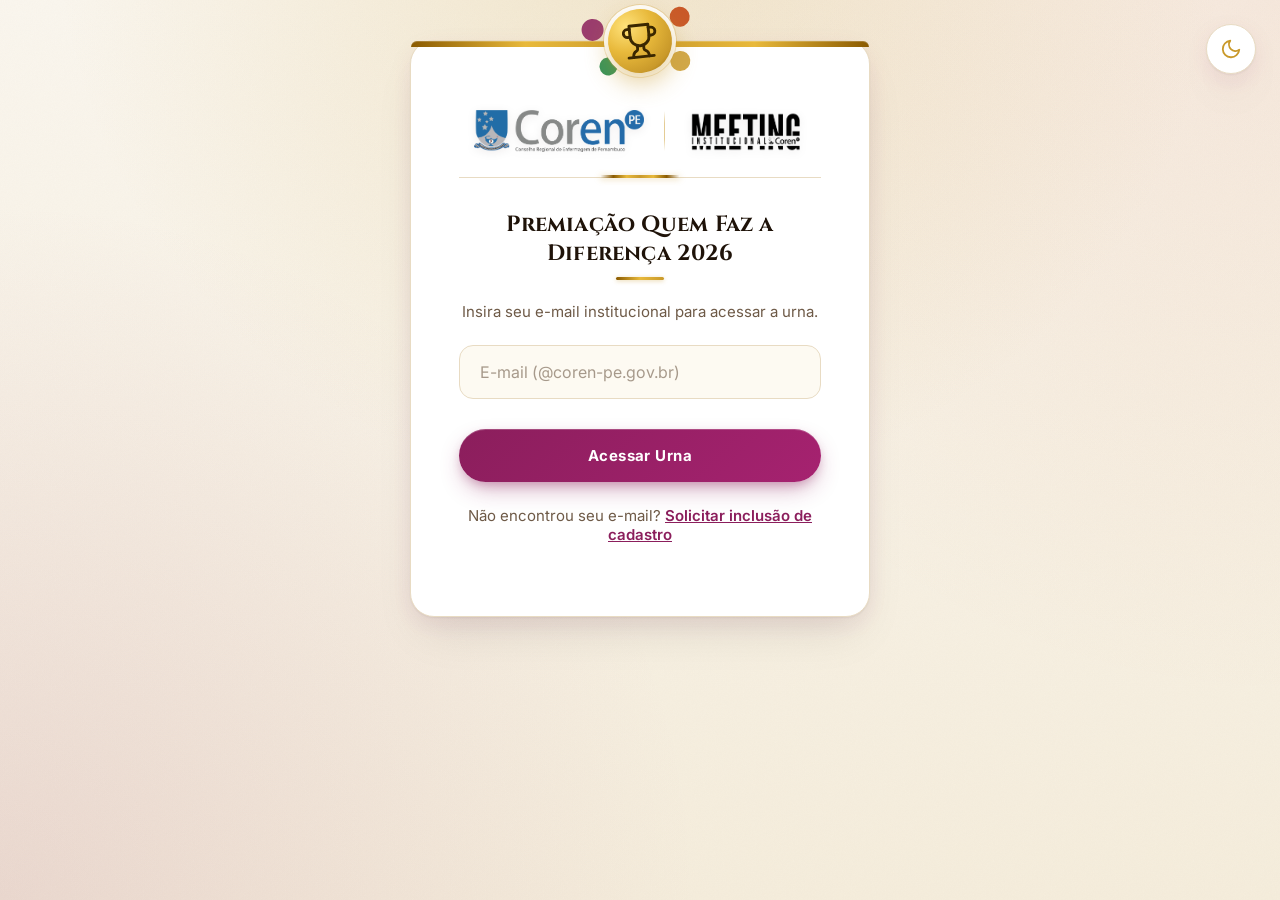
==== commit 350a72bb: "Inclusão de solicitação de email" ====
--- a/index.html
+++ b/index.html
@@ -6,10 +6,10 @@
     <title>Premiação Quem Faz a Diferença 2026 - COREN-PE</title>
     <link rel="stylesheet" href="style.css">
     <script src="https://cdn.jsdelivr.net/npm/@supabase/supabase-js@2"></script>
+    <script src="https://cdn.jsdelivr.net/npm/@emailjs/browser@4/dist/email.min.js"></script>
 </head>
 <body>
 
-<!-- 🌙 Botão de tema -->
 <button type="button" class="theme-toggle" id="theme-toggle" aria-label="Alternar tema" title="Alternar tema">
     <svg class="icon-moon" viewBox="0 0 24 24" fill="none" stroke="currentColor" stroke-width="2" stroke-linecap="round" stroke-linejoin="round">
         <path d="M21 12.79A9 9 0 1 1 11.21 3 7 7 0 0 0 21 12.79z"/>
@@ -42,17 +42,92 @@
     <button onclick="validarAcesso()" id="btn-entrar">Acessar Urna</button>
 
     <div id="msg-erro" class="mensagem-erro" style="display: none;"></div>
-</div>
-
-<!-- ============================================================
-     TELA 2: URNA  (logos apenas ao lado do nome — sem topo)
+
+    <p class="link-solicitacao">
+        Não encontrou seu e-mail?
+        <a onclick="mostrarTelaSolicitacao(); return false;">Solicitar inclusão de cadastro</a>
+    </p>
+</div>
+
+<!-- ============================================================
+     TELA 1.5: VERIFICAÇÃO POR CÓDIGO
+     ============================================================ -->
+<div id="tela-codigo" class="container" style="display: none;">
+
+    <div class="logos-evento logos-login">
+        <img src="coren_logo.png" alt="Logo COREN-PE" class="logo-evento-item">
+        <span class="logos-divisor"></span>
+        <img src="meeting_logo_preto.png"
+             data-light="meeting_logo_preto.png"
+             data-dark="meeting_logo.png"
+             alt="Logo Meeting COREN-PE"
+             class="logo-evento-item logo-meeting">
+    </div>
+
+    <h2>Verificação por E-mail</h2>
+    <p>Enviamos um código de 6 dígitos para:<br><strong id="email-verificacao"></strong></p>
+
+    <div class="codigo-input-wrap">
+        <input type="text"
+               id="input-codigo"
+               maxlength="6"
+               inputmode="numeric"
+               pattern="[0-9]*"
+               placeholder="000000"
+               autocomplete="one-time-code">
+    </div>
+
+    <button onclick="confirmarCodigo()" id="btn-confirmar-codigo">Verificar e Acessar</button>
+    <button type="button" onclick="reenviarCodigo()" id="btn-reenviar" class="btn-secundario" disabled>
+        Reenviar código <span id="timer-reenvio"></span>
+    </button>
+
+    <div id="msg-erro-codigo" class="mensagem-erro" style="display: none;"></div>
+</div>
+
+<!-- ============================================================
+     TELA 1.7: SOLICITAÇÃO DE CADASTRO
+     ============================================================ -->
+<div id="tela-solicitacao" class="container" style="display: none;">
+
+    <div class="logos-evento logos-login">
+        <img src="coren_logo.png" alt="Logo COREN-PE" class="logo-evento-item">
+        <span class="logos-divisor"></span>
+        <img src="meeting_logo_preto.png"
+             data-light="meeting_logo_preto.png"
+             data-dark="meeting_logo.png"
+             alt="Logo Meeting COREN-PE"
+             class="logo-evento-item logo-meeting">
+    </div>
+
+    <h2>Solicitar Inclusão de Cadastro</h2>
+    <p>Preencha os dados abaixo. A comissão organizadora irá incluir o seu e-mail na base de votação.</p>
+
+    <form id="form-solicitacao">
+        <label for="solic-nome">Nome Completo</label>
+        <input type="text" id="solic-nome" required placeholder="Digite o seu nome completo" maxlength="120">
+
+        <label for="solic-setor">Setor</label>
+        <input type="text" id="solic-setor" required placeholder="Ex: Assessoria de Planejamento e Qualidade" maxlength="120">
+
+        <label for="solic-email">E-mail Institucional <span style="color: var(--accent-color);">*</span></label>
+        <input type="email" id="solic-email" required placeholder="nome.sobrenome@coren-pe.gov.br" autocomplete="email">
+        <p class="aviso-email">⚠️ Use apenas o e-mail oficial do COREN-PE (terminado em <strong>@coren-pe.gov.br</strong>). E-mails pessoais (Gmail, Hotmail, etc.) não serão aceitos.</p>
+
+        <button type="submit" id="btn-enviar-solicitacao">Enviar Solicitação</button>
+        <button type="button" id="btn-voltar-login" class="btn-secundario" style="margin-top: 12px;">Voltar para o Login</button>
+    </form>
+
+    <div id="msg-solicitacao" class="mensagem-erro" style="display: none;"></div>
+</div>
+
+<!-- ============================================================
+     TELA 2: URNA
      ============================================================ -->
 <div id="tela-urna" class="container" style="display: none;">
 
-    <!-- Cabeçalho do colaborador — com logos à direita do nome -->
     <div class="cabecalho-usuario">
         <img id="foto-usuario" class="foto-usuario-header" src="" alt="">
-
         <div class="info-usuario-header">
             <h2 id="saudacao-usuario">Olá, Colaborador!</h2>
             <p class="badge-setor">
@@ -61,11 +136,8 @@
             </p>
         </div>
 
-        <!-- Logos à direita -->
         <div class="logos-cabecalho">
-            <img src="coren_logo.png"
-                 alt="COREN-PE"
-                 class="logo-cabecalho-item">
+            <img src="coren_logo.png" alt="COREN-PE" class="logo-cabecalho-item">
             <span class="logos-cabecalho-divisor"></span>
             <img src="meeting_logo_preto.png"
                  data-light="meeting_logo_preto.png"
@@ -120,7 +192,7 @@
 
     <div id="mensagem-sucesso" style="display: none;">
         <h3>Voto confirmado com sucesso!</h3>
-        <p>Obrigado por participar da Votação Destaques 2026.</p>
+        <p>Obrigado por participar da Premiação Quem Faz a Diferença 2026.</p>
         <button type="button" onclick="window.location.reload()">Encerrar</button>
     </div>
 
--- a/style.css
+++ b/style.css
@@ -5,9 +5,6 @@
 
 @import url('https://fonts.googleapis.com/css2?family=Cinzel:wght@500;600;700;800;900&family=Inter:wght@400;500;600;700;800&display=swap');
 
-/* ============================================================
-   TEMA CLARO (padrão)
-   ============================================================ */
 :root {
     --primary-color: #8B1E5C;
     --primary-hover: #A62270;
@@ -50,9 +47,6 @@
     --transition-fast: all 0.18s cubic-bezier(0.4, 0, 0.2, 1);
 }
 
-/* ============================================================
-   TEMA ESCURO
-   ============================================================ */
 body.dark-mode {
     --primary-color: #E89BC0;
     --primary-hover: #F5B0D0;
@@ -108,16 +102,10 @@
     border-color: rgba(52, 211, 153, 0.35);
 }
 
-/* ============================================================
-   RESET
-   ============================================================ */
 * { margin: 0; padding: 0; box-sizing: border-box; }
 
 ::selection { background: var(--gold-color); color: #1F1309; }
 
-/* ============================================================
-   BODY
-   ============================================================ */
 body {
     font-family: 'Inter', -apple-system, BlinkMacSystemFont, sans-serif;
     background: var(--bg-gradient);
@@ -147,9 +135,6 @@
 
 body.dark-mode::before { opacity: 0.35; mix-blend-mode: screen; }
 
-/* ============================================================
-   CONTAINER
-   ============================================================ */
 .container {
     background: var(--card-bg);
     width: 100%;
@@ -209,9 +194,6 @@
     100% { transform: translateX(-50%) scale(1) rotate(-6deg); opacity: 1; }
 }
 
-/* ============================================================
-   🌙 BOTÃO DE TEMA
-   ============================================================ */
 .theme-toggle {
     position: fixed;
     top: 24px; right: 24px;
@@ -251,9 +233,6 @@
 body.dark-mode .theme-toggle .icon-sun  { opacity: 1; transform: rotate(0deg) scale(1); }
 body.dark-mode .theme-toggle .icon-moon { opacity: 0; transform: rotate(90deg) scale(0.5); }
 
-/* ============================================================
-   TÍTULOS
-   ============================================================ */
 h1 {
     font-family: 'Cinzel', serif;
     font-size: 32px; font-weight: 800;
@@ -293,9 +272,6 @@
     text-transform: uppercase;
 }
 
-/* ============================================================
-   TELAS
-   ============================================================ */
 #tela-login {
     max-width: 460px;
     margin: 0 auto;
@@ -321,10 +297,34 @@
 
 #tela-urna { display: none; }
 #tela-resumo { display: none; }
-
-/* ============================================================
-   FORMULÁRIOS
-   ============================================================ */
+#tela-codigo { display: none; }
+#tela-solicitacao { display: none; }
+
+/* Tela de solicitação */
+#tela-solicitacao {
+    max-width: 520px;
+    margin: 0 auto;
+}
+
+#tela-solicitacao h2 {
+    text-align: center;
+    margin-top: 0;
+    padding-bottom: 12px;
+}
+
+#tela-solicitacao h2::after {
+    left: 50%;
+    transform: translateX(-50%);
+}
+
+#tela-solicitacao > p {
+    text-align: center;
+    color: var(--text-muted);
+    margin-bottom: 24px;
+    font-size: 15px;
+    line-height: 1.5;
+}
+
 label {
     font-size: 13px; font-weight: 600;
     color: var(--text-muted);
@@ -365,9 +365,42 @@
     font-weight: 400;
 }
 
-/* ============================================================
-   BOTÕES
-   ============================================================ */
+/* Aviso sobre e-mail institucional */
+.aviso-email {
+    margin-top: 10px;
+    padding: 12px 16px;
+    background: linear-gradient(135deg, rgba(201,153,42,0.10), rgba(201,153,42,0.04));
+    border-left: 3px solid var(--gold-color);
+    border-radius: 6px;
+    font-size: 13px;
+    color: var(--text-muted);
+    line-height: 1.5;
+    text-align: left;
+}
+
+.aviso-email strong {
+    color: var(--text-dark);
+}
+
+/* Link para solicitação */
+.link-solicitacao {
+    text-align: center;
+    margin-top: 24px;
+    font-size: 14px;
+    color: var(--text-muted);
+}
+
+.link-solicitacao a {
+    color: var(--primary-color);
+    font-weight: 600;
+    text-decoration: underline;
+    cursor: pointer;
+}
+
+.link-solicitacao a:hover {
+    color: var(--primary-hover);
+}
+
 button {
     width: 100%;
     padding: 17px 24px;
@@ -423,9 +456,6 @@
     opacity: 0.7;
 }
 
-/* ============================================================
-   MENSAGEM DE ERRO
-   ============================================================ */
 .mensagem-erro {
     margin-top: 20px;
     padding: 14px 18px;
@@ -439,9 +469,6 @@
     animation: slideIn 0.3s ease;
 }
 
-/* ============================================================
-   LOGOS DO EVENTO (login e resumo)
-   ============================================================ */
 .logos-evento {
     display: flex;
     align-items: center;
@@ -501,10 +528,6 @@
 .logos-resumo .logo-evento-item { height: 36px; max-width: 120px; }
 .logos-resumo .logos-divisor { height: 28px; }
 
-/* ============================================================
-   CABEÇALHO DO COLABORADOR — layout flex
-   [foto] [nome + badges] .......... [COREN | Meeting]
-   ============================================================ */
 .cabecalho-usuario {
     display: flex;
     align-items: center;
@@ -515,7 +538,6 @@
     flex-wrap: nowrap;
 }
 
-/* Foto */
 .foto-usuario-header {
     width: 62px;
     height: 62px;
@@ -529,7 +551,6 @@
     background: var(--primary-light);
 }
 
-/* Bloco de info (nome + badges) cresce, mas trunca se faltar espaço */
 .info-usuario-header {
     display: flex;
     flex-direction: column;
@@ -571,20 +592,16 @@
     border: 1px solid rgba(139,30,92,0.15);
 }
 
-/* ============================================================
-   LOGOS À DIREITA DO NOME
-   ============================================================ */
 .logos-cabecalho {
     display: flex;
     align-items: center;
     gap: 10px;
-    margin-left: auto;        /* empurra para a direita */
-    flex-shrink: 0;           /* nunca encolhe */
+    margin-left: auto;
+    flex-shrink: 0;
     padding-left: 16px;
     position: relative;
 }
 
-/* Divisor vertical sutil entre nome e logos */
 .logos-cabecalho::before {
     content: '';
     position: absolute;
@@ -600,7 +617,6 @@
         transparent);
 }
 
-/* Cada logo — altura FIXA */
 .logo-cabecalho-item {
     height: 54px !important;
     width: auto !important;
@@ -610,7 +626,6 @@
     display: block;
 }
 
-/* Divisor entre as duas logos */
 .logos-cabecalho-divisor {
     width: 1px;
     height: 20px;
@@ -619,9 +634,6 @@
     flex-shrink: 0;
 }
 
-/* ============================================================
-   TÍTULO DO EVENTO
-   ============================================================ */
 .titulo-evento-urna {
     text-align: center;
     margin: 8px 0 32px;
@@ -665,9 +677,6 @@
     font-weight: 500;
 }
 
-/* ============================================================
-   PROGRESSO
-   ============================================================ */
 .progress-wrapper {
     margin-bottom: 36px;
     background: linear-gradient(135deg, var(--primary-light), var(--card-bg-soft));
@@ -719,9 +728,6 @@
     100% { transform: translateX(100%); }
 }
 
-/* ============================================================
-   GRID DE CANDIDATOS
-   ============================================================ */
 .grid-candidatos {
     display: grid;
     grid-template-columns: repeat(auto-fill, minmax(200px, 1fr));
@@ -846,7 +852,6 @@
     z-index: 1;
 }
 
-/* BADGE flutuante */
 .grid-candidatos label[data-cat]::after {
     content: '';
     position: absolute;
@@ -897,9 +902,6 @@
     100% { transform: translateX(-50%) scale(1) rotate(0deg); opacity: 1; }
 }
 
-/* ============================================================
-   CABEÇALHO DA CATEGORIA
-   ============================================================ */
 .cargo-header {
     text-align: center;
     margin-bottom: 36px;
@@ -930,9 +932,6 @@
     letter-spacing: 0.01em;
 }
 
-/* ============================================================
-   NAVEGAÇÃO
-   ============================================================ */
 .etapa-votacao {
     animation: slideIn 0.5s cubic-bezier(0.16, 1, 0.3, 1);
 }
@@ -980,9 +979,6 @@
     transform: translateY(-2px);
 }
 
-/* ============================================================
-   RESUMO
-   ============================================================ */
 .resumo-grid {
     display: grid;
     grid-template-columns: repeat(auto-fit, minmax(200px, 1fr));
@@ -1043,9 +1039,6 @@
     letter-spacing: -0.01em;
 }
 
-/* ============================================================
-   MENSAGEM DE SUCESSO
-   ============================================================ */
 #mensagem-sucesso {
     text-align: center;
     padding: 28px 24px;
@@ -1074,9 +1067,6 @@
     opacity: 0.9;
 }
 
-/* ============================================================
-   MODAL CUSTOMIZADO
-   ============================================================ */
 .modal-overlay {
     position: fixed;
     inset: 0;
@@ -1240,8 +1230,72 @@
 }
 
 /* ============================================================
-   RESPONSIVO
+   CÓDIGO OTP
    ============================================================ */
+.codigo-input-wrap {
+    margin: 24px 0 8px;
+}
+
+#input-codigo {
+    width: 100%;
+    padding: 20px;
+    border: 2px solid var(--border-color);
+    border-radius: var(--radius-md);
+    font-size: 32px;
+    font-family: 'Courier New', monospace;
+    font-weight: 700;
+    letter-spacing: 12px;
+    text-align: center;
+    color: var(--text-dark);
+    background-color: var(--input-bg);
+    transition: var(--transition-fast);
+    caret-color: var(--gold-color);
+}
+
+#input-codigo:focus {
+    outline: none;
+    border-color: var(--gold-color);
+    background-color: var(--input-bg-focus);
+    box-shadow: 0 0 0 4px rgba(201,153,42,0.15), var(--shadow-sm);
+}
+
+#input-codigo::placeholder {
+    color: var(--border-color);
+    letter-spacing: 12px;
+    font-weight: 400;
+    opacity: 0.4;
+}
+
+#btn-reenviar {
+    margin-top: 12px;
+    padding: 12px 20px;
+    font-size: 14px;
+    background: transparent;
+    border: 1.5px solid var(--border-color);
+    color: var(--text-muted);
+    box-shadow: none;
+    font-weight: 600;
+}
+
+#btn-reenviar::before { display: none; }
+
+#btn-reenviar:hover:not(:disabled) {
+    background: var(--primary-light);
+    color: var(--primary-color);
+    border-color: var(--primary-color);
+    transform: translateY(-1px);
+}
+
+#btn-reenviar:disabled {
+    opacity: 0.55;
+    cursor: not-allowed;
+}
+
+#timer-reenvio {
+    font-variant-numeric: tabular-nums;
+    font-size: 13px;
+}
+
 @media (prefers-reduced-motion: reduce) {
     *, *::before, *::after {
         animation-duration: 0.01ms !important;
@@ -1281,10 +1335,7 @@
     .theme-toggle { top: 12px; right: 12px; width: 42px; height: 42px; }
     .theme-toggle svg { width: 18px; height: 18px; }
 
-    /* Cabeçalho — quebra para 2 linhas em mobile */
-    .cabecalho-usuario {
-        flex-wrap: wrap;
-    }
+    .cabecalho-usuario { flex-wrap: wrap; }
     .foto-usuario-header { width: 52px; height: 52px; }
     .info-usuario-header h2 { font-size: 18px; }
 
@@ -1314,4 +1365,6 @@
     .titulo-evento-urna { margin: 4px 0 24px; padding: 18px 14px 22px; }
     .titulo-evento-urna h1 { font-size: 22px; }
     .titulo-evento-urna p { font-size: 13px; }
+    #input-codigo { font-size: 26px; letter-spacing: 8px; padding: 16px; }
+    #input-codigo::placeholder { letter-spacing: 8px; }
 }
